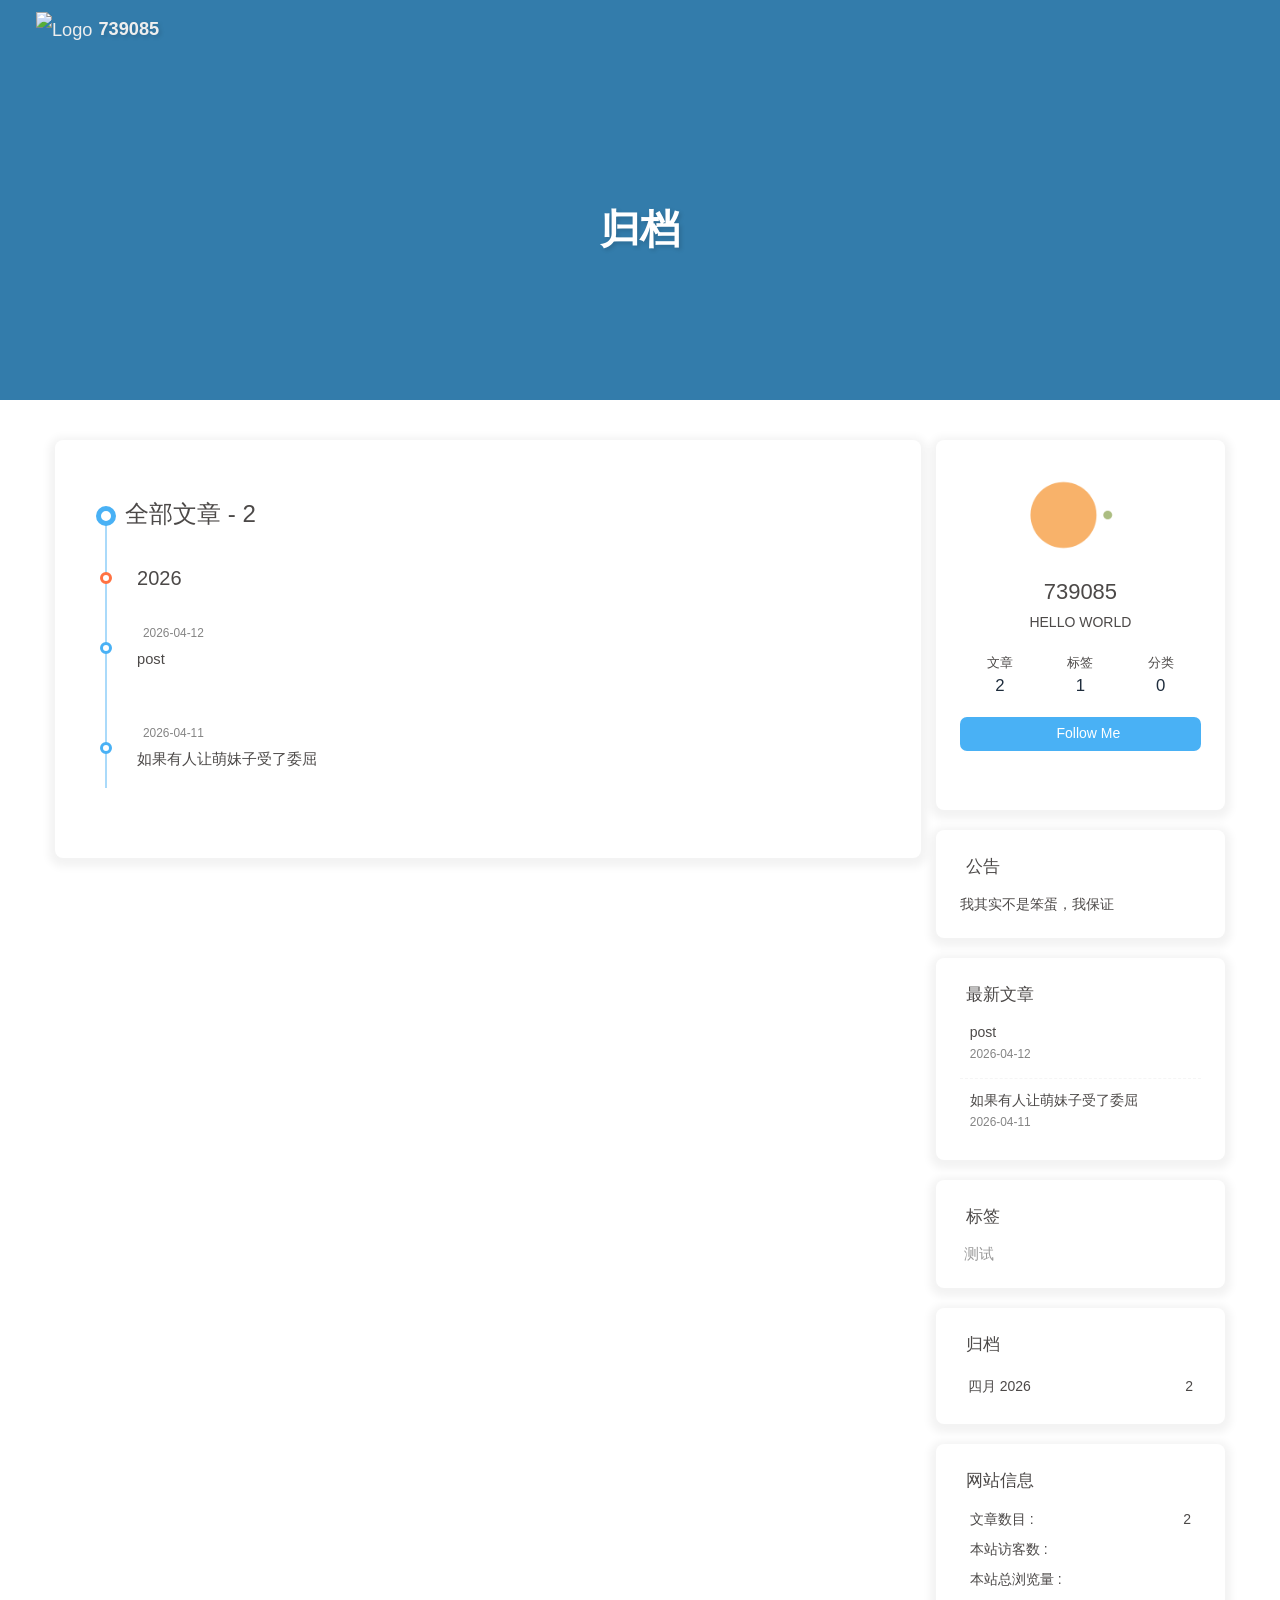
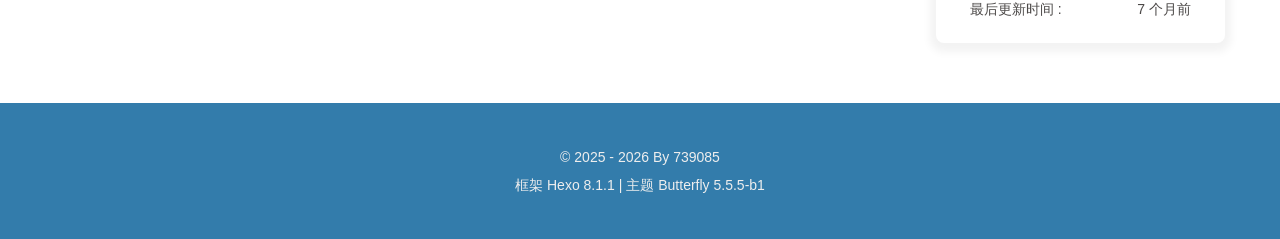
==== archives/index.html @ ed38eb96 "Site updated: 2026-04-12 21:01:54" ====
<!DOCTYPE html><html lang="zh-CN" data-theme="light"><head><meta charset="UTF-8"><meta http-equiv="X-UA-Compatible" content="IE=edge"><meta name="viewport" content="width=device-width, initial-scale=1.0,viewport-fit=cover"><title>归档 | 739085</title><meta name="author" content="739085"><meta name="copyright" content="739085"><meta name="format-detection" content="telephone=no"><meta name="theme-color" content="#ffffff"><meta name="description" content="HELLO WORLD">
<meta property="og:type" content="website">
<meta property="og:title" content="归档">
<meta property="og:url" content="http://example.com/archives/index.html">
<meta property="og:site_name" content="739085">
<meta property="og:description" content="HELLO WORLD">
<meta property="og:locale" content="zh_CN">
<meta property="og:image" content="https://img.cdn1.vip/i/69db8854d2ef4_1775994964.webp">
<meta property="article:author" content="739085">
<meta name="twitter:card" content="summary">
<meta name="twitter:image" content="https://img.cdn1.vip/i/69db8854d2ef4_1775994964.webp"><script type="application/ld+json"></script><link rel="shortcut icon" href="https://img.cdn1.vip/i/69db8854d2ef4_1775994964.webp"><link rel="canonical" href="http://example.com/archives/index.html"><link rel="preconnect" href="//cdn.jsdelivr.net"/><link rel="preconnect" href="//busuanzi.ibruce.info"/><link rel="stylesheet" href="/css/index.css?v=5.5.5-b1"><link rel="stylesheet" href="https://cdn.jsdelivr.net/npm/@fortawesome/fontawesome-free@7.1.0/css/all.min.css"><script>
    (() => {
      
    const saveToLocal = {
      set: (key, value, ttl) => {
        if (!ttl) return
        const expiry = Date.now() + ttl * 86400000
        localStorage.setItem(key, JSON.stringify({ value, expiry }))
      },
      get: key => {
        const itemStr = localStorage.getItem(key)
        if (!itemStr) return undefined
        const { value, expiry } = JSON.parse(itemStr)
        if (Date.now() > expiry) {
          localStorage.removeItem(key)
          return undefined
        }
        return value
      }
    }

    window.btf = {
      saveToLocal,
      getScript: (url, attr = {}) => new Promise((resolve, reject) => {
        const script = document.createElement('script')
        script.src = url
        script.async = true
        Object.entries(attr).forEach(([key, val]) => script.setAttribute(key, val))
        script.onload = script.onreadystatechange = () => {
          if (!script.readyState || /loaded|complete/.test(script.readyState)) resolve()
        }
        script.onerror = reject
        document.head.appendChild(script)
      }),
      getCSS: (url, id) => new Promise((resolve, reject) => {
        const link = document.createElement('link')
        link.rel = 'stylesheet'
        link.href = url
        if (id) link.id = id
        link.onload = link.onreadystatechange = () => {
          if (!link.readyState || /loaded|complete/.test(link.readyState)) resolve()
        }
        link.onerror = reject
        document.head.appendChild(link)
      }),
      addGlobalFn: (key, fn, name = false, parent = window) => {
        if (!false && key.startsWith('pjax')) return
        const globalFn = parent.globalFn || {}
        globalFn[key] = globalFn[key] || {}
        globalFn[key][name || Object.keys(globalFn[key]).length] = fn
        parent.globalFn = globalFn
      }
    }
  
      
      const activateDarkMode = () => {
        document.documentElement.setAttribute('data-theme', 'dark')
        if (document.querySelector('meta[name="theme-color"]') !== null) {
          document.querySelector('meta[name="theme-color"]').setAttribute('content', '#0d0d0d')
        }
      }
      const activateLightMode = () => {
        document.documentElement.setAttribute('data-theme', 'light')
        if (document.querySelector('meta[name="theme-color"]') !== null) {
          document.querySelector('meta[name="theme-color"]').setAttribute('content', '#ffffff')
        }
      }

      btf.activateDarkMode = activateDarkMode
      btf.activateLightMode = activateLightMode

      const theme = saveToLocal.get('theme')
    
          theme === 'dark' ? activateDarkMode() : theme === 'light' ? activateLightMode() : null
        
      
      const asideStatus = saveToLocal.get('aside-status')
      if (asideStatus !== undefined) {
        document.documentElement.classList.toggle('hide-aside', asideStatus === 'hide')
      }
    
      
    const detectApple = () => {
      if (/iPad|iPhone|iPod|Macintosh/.test(navigator.userAgent)) {
        document.documentElement.classList.add('apple')
      }
    }
    detectApple()
  
    })()
  </script><script>const GLOBAL_CONFIG = {
  root: '/',
  algolia: undefined,
  localSearch: undefined,
  translate: undefined,
  highlight: {"plugin":"highlight.js","highlightCopy":true,"highlightLang":true,"highlightHeightLimit":false,"highlightFullpage":false,"highlightMacStyle":true},
  copy: {
    success: '复制成功',
    error: '复制失败',
    noSupport: '浏览器不支持'
  },
  relativeDate: {
    homepage: false,
    post: false
  },
  runtime: '',
  dateSuffix: {
    just: '刚刚',
    min: '分钟前',
    hour: '小时前',
    day: '天前',
    month: '个月前'
  },
  copyright: undefined,
  lightbox: 'null',
  Snackbar: undefined,
  infinitegrid: {
    js: 'https://cdn.jsdelivr.net/npm/@egjs/infinitegrid@4.13.0/dist/infinitegrid.min.js',
    buttonText: '加载更多'
  },
  isPhotoFigcaption: false,
  islazyloadPlugin: false,
  isAnchor: false,
  percent: {
    toc: true,
    rightside: false,
  },
  autoDarkmode: false
}</script><script id="config-diff">var GLOBAL_CONFIG_SITE = {
  title: '归档',
  isHighlightShrink: false,
  isToc: false,
  pageType: 'archive'
}</script><meta name="generator" content="Hexo 8.1.1"></head><body><div class="bg-animation" id="web_bg" style="background-image: url(https://img.cdn1.vip/i/69db87c25db3d_1775994818.webp);"></div><div class="page" id="body-wrap"><header class="not-home-page" id="page-header" style="background-image: url(https://img.cdn1.vip/i/69db87c25db3d_1775994818.webp);"><nav id="nav"><span id="blog-info"><a class="nav-site-title" href="/"><img class="site-icon" src="https://img.cdn1.vip/i/69db8854d2ef4_1775994964.webp" alt="Logo"><span class="site-name">739085</span></a></span><div id="menus"></div></nav><div id="page-site-info"><h1 id="site-title">归档</h1></div></header><main class="layout" id="content-inner"><div id="archive"><div class="article-sort-title">全部文章 - 2</div><div class="article-sort"><div class="article-sort-item year">2026</div><div class="article-sort-item no-article-cover"><div class="article-sort-item-info"><div class="article-sort-item-time"><i class="far fa-calendar-alt"></i><time class="post-meta-date-created" datetime="2026-04-12T13:01:36.000Z" title="发表于 2026-04-12 21:01:36">2026-04-12</time></div><a class="article-sort-item-title" href="/2026/04/12/post/" title="post">post</a></div></div><div class="article-sort-item no-article-cover"><div class="article-sort-item-info"><div class="article-sort-item-time"><i class="far fa-calendar-alt"></i><time class="post-meta-date-created" datetime="2026-04-11T06:35:50.000Z" title="发表于 2026-04-11 14:35:50">2026-04-11</time></div><a class="article-sort-item-title" href="/2026/04/11/%E6%B5%8B%E8%AF%951/" title="如果有人让萌妹子受了委屈">如果有人让萌妹子受了委屈</a></div></div></div></div><div class="aside-content" id="aside-content"><div class="card-widget card-info text-center"><div class="avatar-img"><img src="https://img.cdn1.vip/i/69db8854d2ef4_1775994964.webp" onerror="this.onerror=null;this.src='/img/friend_404.gif'" alt="avatar"/></div><div class="author-info-name">739085</div><div class="author-info-description">HELLO WORLD</div><div class="site-data"><a href="/archives/"><div class="headline">文章</div><div class="length-num">2</div></a><a href="/tags/"><div class="headline">标签</div><div class="length-num">1</div></a><a href="/categories/"><div class="headline">分类</div><div class="length-num">0</div></a></div><a id="card-info-btn" target="_blank" rel="noopener" href="https://github.com/3023755761-art"><i class="fab fa-github"></i><span>Follow Me</span></a><div class="card-info-social-icons"><a class="social-icon" href="https://x.com/739085syy" target="_blank" title="Twitter"><i class="fab fa-twitter" style="color: #1da1f2;"></i></a><a class="social-icon" href="mailto:3023755761@qq.com" target="_blank" title="Email"><i class="fas fa-envelope" style="color: #4a7dbe;"></i></a><a class="social-icon" href="https://space.bilibili.com/411506079" target="_blank" title="Bilibili"><i class="fab fa-bilibili" style="color: #00A1D6;"></i></a></div></div><div class="card-widget card-announcement"><div class="item-headline"><i class="fas fa-bullhorn fa-shake"></i><span>公告</span></div><div class="announcement_content">我其实不是笨蛋，我保证</div></div><div class="sticky_layout"><div class="card-widget card-recent-post"><div class="item-headline"><i class="fas fa-history"></i><span>最新文章</span></div><div class="aside-list"><div class="aside-list-item no-cover"><div class="content"><a class="title" href="/2026/04/12/post/" title="post">post</a><time datetime="2026-04-12T13:01:36.000Z" title="发表于 2026-04-12 21:01:36">2026-04-12</time></div></div><div class="aside-list-item no-cover"><div class="content"><a class="title" href="/2026/04/11/%E6%B5%8B%E8%AF%951/" title="如果有人让萌妹子受了委屈">如果有人让萌妹子受了委屈</a><time datetime="2026-04-11T06:35:50.000Z" title="发表于 2026-04-11 14:35:50">2026-04-11</time></div></div></div></div><div class="card-widget card-tags"><div class="item-headline"><i class="fas fa-tags"></i><span>标签</span></div><div class="card-tag-cloud"><a href="/tags/%E6%B5%8B%E8%AF%95/" style="font-size: 1.1em; color: #999">测试</a></div></div><div class="card-widget card-archives">
    <div class="item-headline">
      <i class="fas fa-archive"></i>
      <span>归档</span>
      
    </div>
  
    <ul class="card-archive-list">
      
        <li class="card-archive-list-item">
          <a class="card-archive-list-link" href="/archives/2026/04/">
            <span class="card-archive-list-date">
              四月 2026
            </span>
            <span class="card-archive-list-count">2</span>
          </a>
        </li>
      
    </ul>
  </div><div class="card-widget card-webinfo"><div class="item-headline"><i class="fas fa-chart-line"></i><span>网站信息</span></div><div class="webinfo"><div class="webinfo-item"><div class="item-name">文章数目 :</div><div class="item-count">2</div></div><div class="webinfo-item"><div class="item-name">本站访客数 :</div><div class="item-count" id="busuanzi_value_site_uv"><i class="fa-solid fa-spinner fa-spin"></i></div></div><div class="webinfo-item"><div class="item-name">本站总浏览量 :</div><div class="item-count" id="busuanzi_value_site_pv"><i class="fa-solid fa-spinner fa-spin"></i></div></div><div class="webinfo-item"><div class="item-name">最后更新时间 :</div><div class="item-count" id="last-push-date" data-lastPushDate="2026-04-12T13:01:51.062Z"><i class="fa-solid fa-spinner fa-spin"></i></div></div></div></div></div></div></main><footer id="footer" style="background-image: url(https://img.cdn1.vip/i/69db87c25db3d_1775994818.webp);"><div class="footer-other"><div class="footer-copyright"><span class="copyright">&copy;&nbsp;2025 - 2026 By 739085</span><span class="framework-info"><span>框架 </span><a target="_blank" rel="noopener" href="https://hexo.io">Hexo 8.1.1</a><span class="footer-separator">|</span><span>主题 </span><a target="_blank" rel="noopener" href="https://github.com/jerryc127/hexo-theme-butterfly">Butterfly 5.5.5-b1</a></span></div></div></footer></div><div id="rightside"><div id="rightside-config-hide"><button id="darkmode" type="button" title="日间和夜间模式切换"><i class="fas fa-adjust"></i></button><button id="hide-aside-btn" type="button" title="单栏和双栏切换"><i class="fas fa-arrows-alt-h"></i></button></div><div id="rightside-config-show"><button id="rightside-config" type="button" title="设置"><i class="fas fa-cog fa-spin"></i></button><button id="go-up" type="button" title="回到顶部"><span class="scroll-percent"></span><i class="fas fa-arrow-up"></i></button></div></div><div><script src="/js/utils.js?v=5.5.5-b1"></script><script src="/js/main.js?v=5.5.5-b1"></script><div class="js-pjax"></div><script async data-pjax src="//busuanzi.ibruce.info/busuanzi/2.3/busuanzi.pure.mini.js"></script></div></body></html>
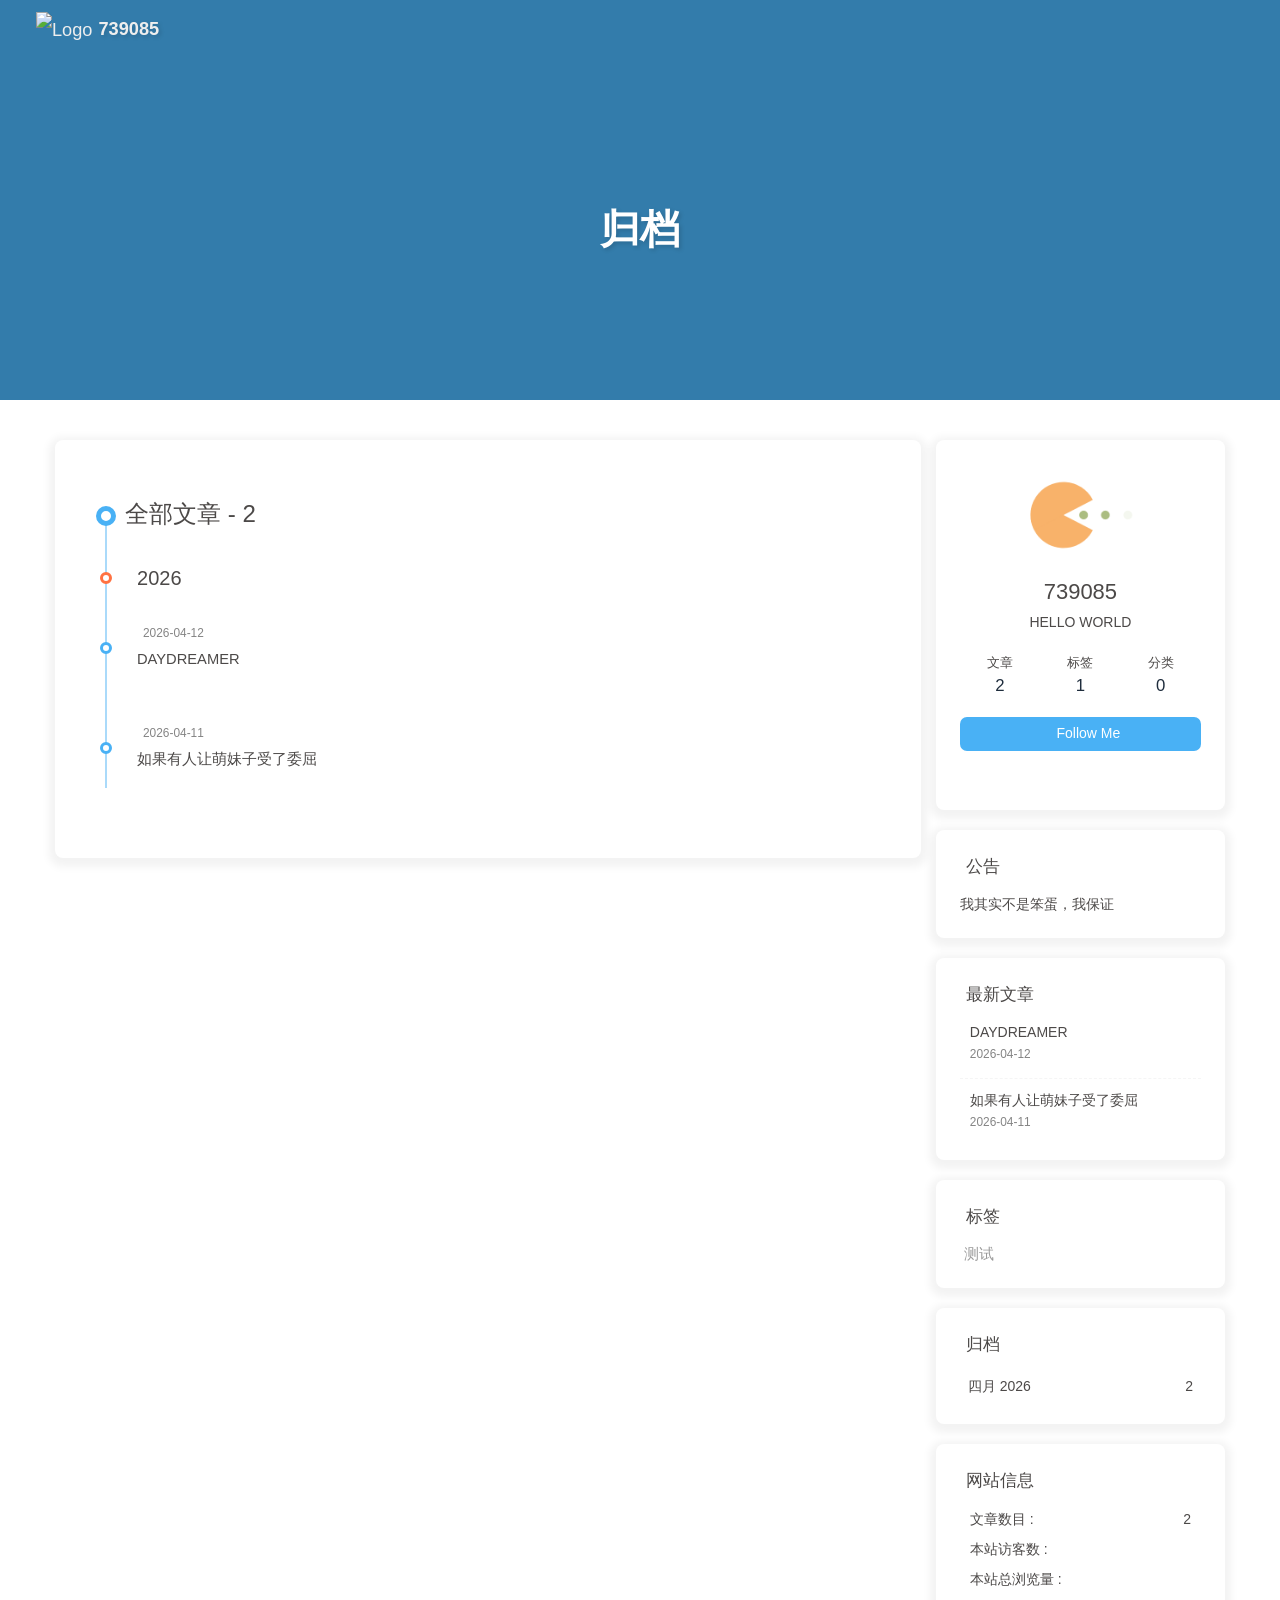
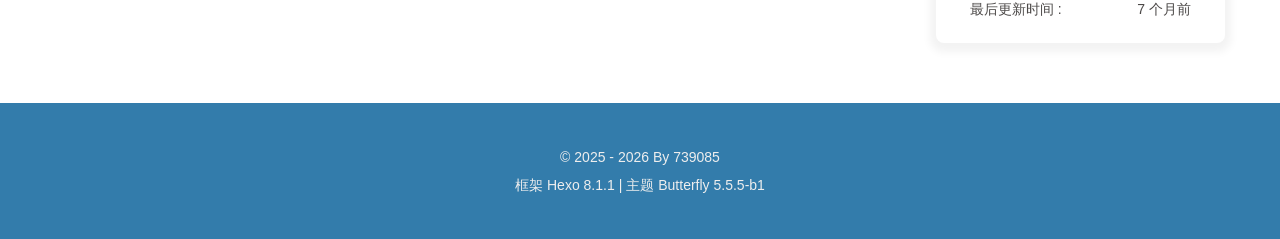
==== commit 010d663d: "Site updated: 2026-04-12 21:08:46" ====
--- a/archives/index.html
+++ b/archives/index.html
@@ -141,7 +141,7 @@
   isHighlightShrink: false,
   isToc: false,
   pageType: 'archive'
-}</script><meta name="generator" content="Hexo 8.1.1"></head><body><div class="bg-animation" id="web_bg" style="background-image: url(https://img.cdn1.vip/i/69db87c25db3d_1775994818.webp);"></div><div class="page" id="body-wrap"><header class="not-home-page" id="page-header" style="background-image: url(https://img.cdn1.vip/i/69db87c25db3d_1775994818.webp);"><nav id="nav"><span id="blog-info"><a class="nav-site-title" href="/"><img class="site-icon" src="https://img.cdn1.vip/i/69db8854d2ef4_1775994964.webp" alt="Logo"><span class="site-name">739085</span></a></span><div id="menus"></div></nav><div id="page-site-info"><h1 id="site-title">归档</h1></div></header><main class="layout" id="content-inner"><div id="archive"><div class="article-sort-title">全部文章 - 2</div><div class="article-sort"><div class="article-sort-item year">2026</div><div class="article-sort-item no-article-cover"><div class="article-sort-item-info"><div class="article-sort-item-time"><i class="far fa-calendar-alt"></i><time class="post-meta-date-created" datetime="2026-04-12T13:01:36.000Z" title="发表于 2026-04-12 21:01:36">2026-04-12</time></div><a class="article-sort-item-title" href="/2026/04/12/post/" title="post">post</a></div></div><div class="article-sort-item no-article-cover"><div class="article-sort-item-info"><div class="article-sort-item-time"><i class="far fa-calendar-alt"></i><time class="post-meta-date-created" datetime="2026-04-11T06:35:50.000Z" title="发表于 2026-04-11 14:35:50">2026-04-11</time></div><a class="article-sort-item-title" href="/2026/04/11/%E6%B5%8B%E8%AF%951/" title="如果有人让萌妹子受了委屈">如果有人让萌妹子受了委屈</a></div></div></div></div><div class="aside-content" id="aside-content"><div class="card-widget card-info text-center"><div class="avatar-img"><img src="https://img.cdn1.vip/i/69db8854d2ef4_1775994964.webp" onerror="this.onerror=null;this.src='/img/friend_404.gif'" alt="avatar"/></div><div class="author-info-name">739085</div><div class="author-info-description">HELLO WORLD</div><div class="site-data"><a href="/archives/"><div class="headline">文章</div><div class="length-num">2</div></a><a href="/tags/"><div class="headline">标签</div><div class="length-num">1</div></a><a href="/categories/"><div class="headline">分类</div><div class="length-num">0</div></a></div><a id="card-info-btn" target="_blank" rel="noopener" href="https://github.com/3023755761-art"><i class="fab fa-github"></i><span>Follow Me</span></a><div class="card-info-social-icons"><a class="social-icon" href="https://x.com/739085syy" target="_blank" title="Twitter"><i class="fab fa-twitter" style="color: #1da1f2;"></i></a><a class="social-icon" href="mailto:3023755761@qq.com" target="_blank" title="Email"><i class="fas fa-envelope" style="color: #4a7dbe;"></i></a><a class="social-icon" href="https://space.bilibili.com/411506079" target="_blank" title="Bilibili"><i class="fab fa-bilibili" style="color: #00A1D6;"></i></a></div></div><div class="card-widget card-announcement"><div class="item-headline"><i class="fas fa-bullhorn fa-shake"></i><span>公告</span></div><div class="announcement_content">我其实不是笨蛋，我保证</div></div><div class="sticky_layout"><div class="card-widget card-recent-post"><div class="item-headline"><i class="fas fa-history"></i><span>最新文章</span></div><div class="aside-list"><div class="aside-list-item no-cover"><div class="content"><a class="title" href="/2026/04/12/post/" title="post">post</a><time datetime="2026-04-12T13:01:36.000Z" title="发表于 2026-04-12 21:01:36">2026-04-12</time></div></div><div class="aside-list-item no-cover"><div class="content"><a class="title" href="/2026/04/11/%E6%B5%8B%E8%AF%951/" title="如果有人让萌妹子受了委屈">如果有人让萌妹子受了委屈</a><time datetime="2026-04-11T06:35:50.000Z" title="发表于 2026-04-11 14:35:50">2026-04-11</time></div></div></div></div><div class="card-widget card-tags"><div class="item-headline"><i class="fas fa-tags"></i><span>标签</span></div><div class="card-tag-cloud"><a href="/tags/%E6%B5%8B%E8%AF%95/" style="font-size: 1.1em; color: #999">测试</a></div></div><div class="card-widget card-archives">
+}</script><meta name="generator" content="Hexo 8.1.1"></head><body><div class="bg-animation" id="web_bg" style="background-image: url(https://img.cdn1.vip/i/69db87c25db3d_1775994818.webp);"></div><div class="page" id="body-wrap"><header class="not-home-page" id="page-header" style="background-image: url(https://img.cdn1.vip/i/69db87c25db3d_1775994818.webp);"><nav id="nav"><span id="blog-info"><a class="nav-site-title" href="/"><img class="site-icon" src="https://img.cdn1.vip/i/69db8854d2ef4_1775994964.webp" alt="Logo"><span class="site-name">739085</span></a></span><div id="menus"></div></nav><div id="page-site-info"><h1 id="site-title">归档</h1></div></header><main class="layout" id="content-inner"><div id="archive"><div class="article-sort-title">全部文章 - 2</div><div class="article-sort"><div class="article-sort-item year">2026</div><div class="article-sort-item no-article-cover"><div class="article-sort-item-info"><div class="article-sort-item-time"><i class="far fa-calendar-alt"></i><time class="post-meta-date-created" datetime="2026-04-12T13:01:36.000Z" title="发表于 2026-04-12 21:01:36">2026-04-12</time></div><a class="article-sort-item-title" href="/2026/04/12/%E6%B5%8B%E8%AF%952/" title="DAYDREAMER">DAYDREAMER</a></div></div><div class="article-sort-item no-article-cover"><div class="article-sort-item-info"><div class="article-sort-item-time"><i class="far fa-calendar-alt"></i><time class="post-meta-date-created" datetime="2026-04-11T06:35:50.000Z" title="发表于 2026-04-11 14:35:50">2026-04-11</time></div><a class="article-sort-item-title" href="/2026/04/11/%E6%B5%8B%E8%AF%951/" title="如果有人让萌妹子受了委屈">如果有人让萌妹子受了委屈</a></div></div></div></div><div class="aside-content" id="aside-content"><div class="card-widget card-info text-center"><div class="avatar-img"><img src="https://img.cdn1.vip/i/69db8854d2ef4_1775994964.webp" onerror="this.onerror=null;this.src='/img/friend_404.gif'" alt="avatar"/></div><div class="author-info-name">739085</div><div class="author-info-description">HELLO WORLD</div><div class="site-data"><a href="/archives/"><div class="headline">文章</div><div class="length-num">2</div></a><a href="/tags/"><div class="headline">标签</div><div class="length-num">1</div></a><a href="/categories/"><div class="headline">分类</div><div class="length-num">0</div></a></div><a id="card-info-btn" target="_blank" rel="noopener" href="https://github.com/3023755761-art"><i class="fab fa-github"></i><span>Follow Me</span></a><div class="card-info-social-icons"><a class="social-icon" href="https://x.com/739085syy" target="_blank" title="Twitter"><i class="fab fa-twitter" style="color: #1da1f2;"></i></a><a class="social-icon" href="mailto:3023755761@qq.com" target="_blank" title="Email"><i class="fas fa-envelope" style="color: #4a7dbe;"></i></a><a class="social-icon" href="https://space.bilibili.com/411506079" target="_blank" title="Bilibili"><i class="fab fa-bilibili" style="color: #00A1D6;"></i></a><a class="social-icon" href="https://weibo.com/u/7460593080" target="_blank" title="微博"><i class="fab fa-weibo" style="color: #e6162d;"></i></a></div></div><div class="card-widget card-announcement"><div class="item-headline"><i class="fas fa-bullhorn fa-shake"></i><span>公告</span></div><div class="announcement_content">我其实不是笨蛋，我保证</div></div><div class="sticky_layout"><div class="card-widget card-recent-post"><div class="item-headline"><i class="fas fa-history"></i><span>最新文章</span></div><div class="aside-list"><div class="aside-list-item no-cover"><div class="content"><a class="title" href="/2026/04/12/%E6%B5%8B%E8%AF%952/" title="DAYDREAMER">DAYDREAMER</a><time datetime="2026-04-12T13:01:36.000Z" title="发表于 2026-04-12 21:01:36">2026-04-12</time></div></div><div class="aside-list-item no-cover"><div class="content"><a class="title" href="/2026/04/11/%E6%B5%8B%E8%AF%951/" title="如果有人让萌妹子受了委屈">如果有人让萌妹子受了委屈</a><time datetime="2026-04-11T06:35:50.000Z" title="发表于 2026-04-11 14:35:50">2026-04-11</time></div></div></div></div><div class="card-widget card-tags"><div class="item-headline"><i class="fas fa-tags"></i><span>标签</span></div><div class="card-tag-cloud"><a href="/tags/%E6%B5%8B%E8%AF%95/" style="font-size: 1.1em; color: #999">测试</a></div></div><div class="card-widget card-archives">
     <div class="item-headline">
       <i class="fas fa-archive"></i>
       <span>归档</span>
@@ -160,4 +160,4 @@
         </li>
       
     </ul>
-  </div><div class="card-widget card-webinfo"><div class="item-headline"><i class="fas fa-chart-line"></i><span>网站信息</span></div><div class="webinfo"><div class="webinfo-item"><div class="item-name">文章数目 :</div><div class="item-count">2</div></div><div class="webinfo-item"><div class="item-name">本站访客数 :</div><div class="item-count" id="busuanzi_value_site_uv"><i class="fa-solid fa-spinner fa-spin"></i></div></div><div class="webinfo-item"><div class="item-name">本站总浏览量 :</div><div class="item-count" id="busuanzi_value_site_pv"><i class="fa-solid fa-spinner fa-spin"></i></div></div><div class="webinfo-item"><div class="item-name">最后更新时间 :</div><div class="item-count" id="last-push-date" data-lastPushDate="2026-04-12T13:01:51.062Z"><i class="fa-solid fa-spinner fa-spin"></i></div></div></div></div></div></div></main><footer id="footer" style="background-image: url(https://img.cdn1.vip/i/69db87c25db3d_1775994818.webp);"><div class="footer-other"><div class="footer-copyright"><span class="copyright">&copy;&nbsp;2025 - 2026 By 739085</span><span class="framework-info"><span>框架 </span><a target="_blank" rel="noopener" href="https://hexo.io">Hexo 8.1.1</a><span class="footer-separator">|</span><span>主题 </span><a target="_blank" rel="noopener" href="https://github.com/jerryc127/hexo-theme-butterfly">Butterfly 5.5.5-b1</a></span></div></div></footer></div><div id="rightside"><div id="rightside-config-hide"><button id="darkmode" type="button" title="日间和夜间模式切换"><i class="fas fa-adjust"></i></button><button id="hide-aside-btn" type="button" title="单栏和双栏切换"><i class="fas fa-arrows-alt-h"></i></button></div><div id="rightside-config-show"><button id="rightside-config" type="button" title="设置"><i class="fas fa-cog fa-spin"></i></button><button id="go-up" type="button" title="回到顶部"><span class="scroll-percent"></span><i class="fas fa-arrow-up"></i></button></div></div><div><script src="/js/utils.js?v=5.5.5-b1"></script><script src="/js/main.js?v=5.5.5-b1"></script><div class="js-pjax"></div><script async data-pjax src="//busuanzi.ibruce.info/busuanzi/2.3/busuanzi.pure.mini.js"></script></div></body></html>+  </div><div class="card-widget card-webinfo"><div class="item-headline"><i class="fas fa-chart-line"></i><span>网站信息</span></div><div class="webinfo"><div class="webinfo-item"><div class="item-name">文章数目 :</div><div class="item-count">2</div></div><div class="webinfo-item"><div class="item-name">本站访客数 :</div><div class="item-count" id="busuanzi_value_site_uv"><i class="fa-solid fa-spinner fa-spin"></i></div></div><div class="webinfo-item"><div class="item-name">本站总浏览量 :</div><div class="item-count" id="busuanzi_value_site_pv"><i class="fa-solid fa-spinner fa-spin"></i></div></div><div class="webinfo-item"><div class="item-name">最后更新时间 :</div><div class="item-count" id="last-push-date" data-lastPushDate="2026-04-12T13:08:42.608Z"><i class="fa-solid fa-spinner fa-spin"></i></div></div></div></div></div></div></main><footer id="footer" style="background-image: url(https://img.cdn1.vip/i/69db87c25db3d_1775994818.webp);"><div class="footer-other"><div class="footer-copyright"><span class="copyright">&copy;&nbsp;2025 - 2026 By 739085</span><span class="framework-info"><span>框架 </span><a target="_blank" rel="noopener" href="https://hexo.io">Hexo 8.1.1</a><span class="footer-separator">|</span><span>主题 </span><a target="_blank" rel="noopener" href="https://github.com/jerryc127/hexo-theme-butterfly">Butterfly 5.5.5-b1</a></span></div></div></footer></div><div id="rightside"><div id="rightside-config-hide"><button id="darkmode" type="button" title="日间和夜间模式切换"><i class="fas fa-adjust"></i></button><button id="hide-aside-btn" type="button" title="单栏和双栏切换"><i class="fas fa-arrows-alt-h"></i></button></div><div id="rightside-config-show"><button id="rightside-config" type="button" title="设置"><i class="fas fa-cog fa-spin"></i></button><button id="go-up" type="button" title="回到顶部"><span class="scroll-percent"></span><i class="fas fa-arrow-up"></i></button></div></div><div><script src="/js/utils.js?v=5.5.5-b1"></script><script src="/js/main.js?v=5.5.5-b1"></script><div class="js-pjax"></div><script async data-pjax src="//busuanzi.ibruce.info/busuanzi/2.3/busuanzi.pure.mini.js"></script></div></body></html>
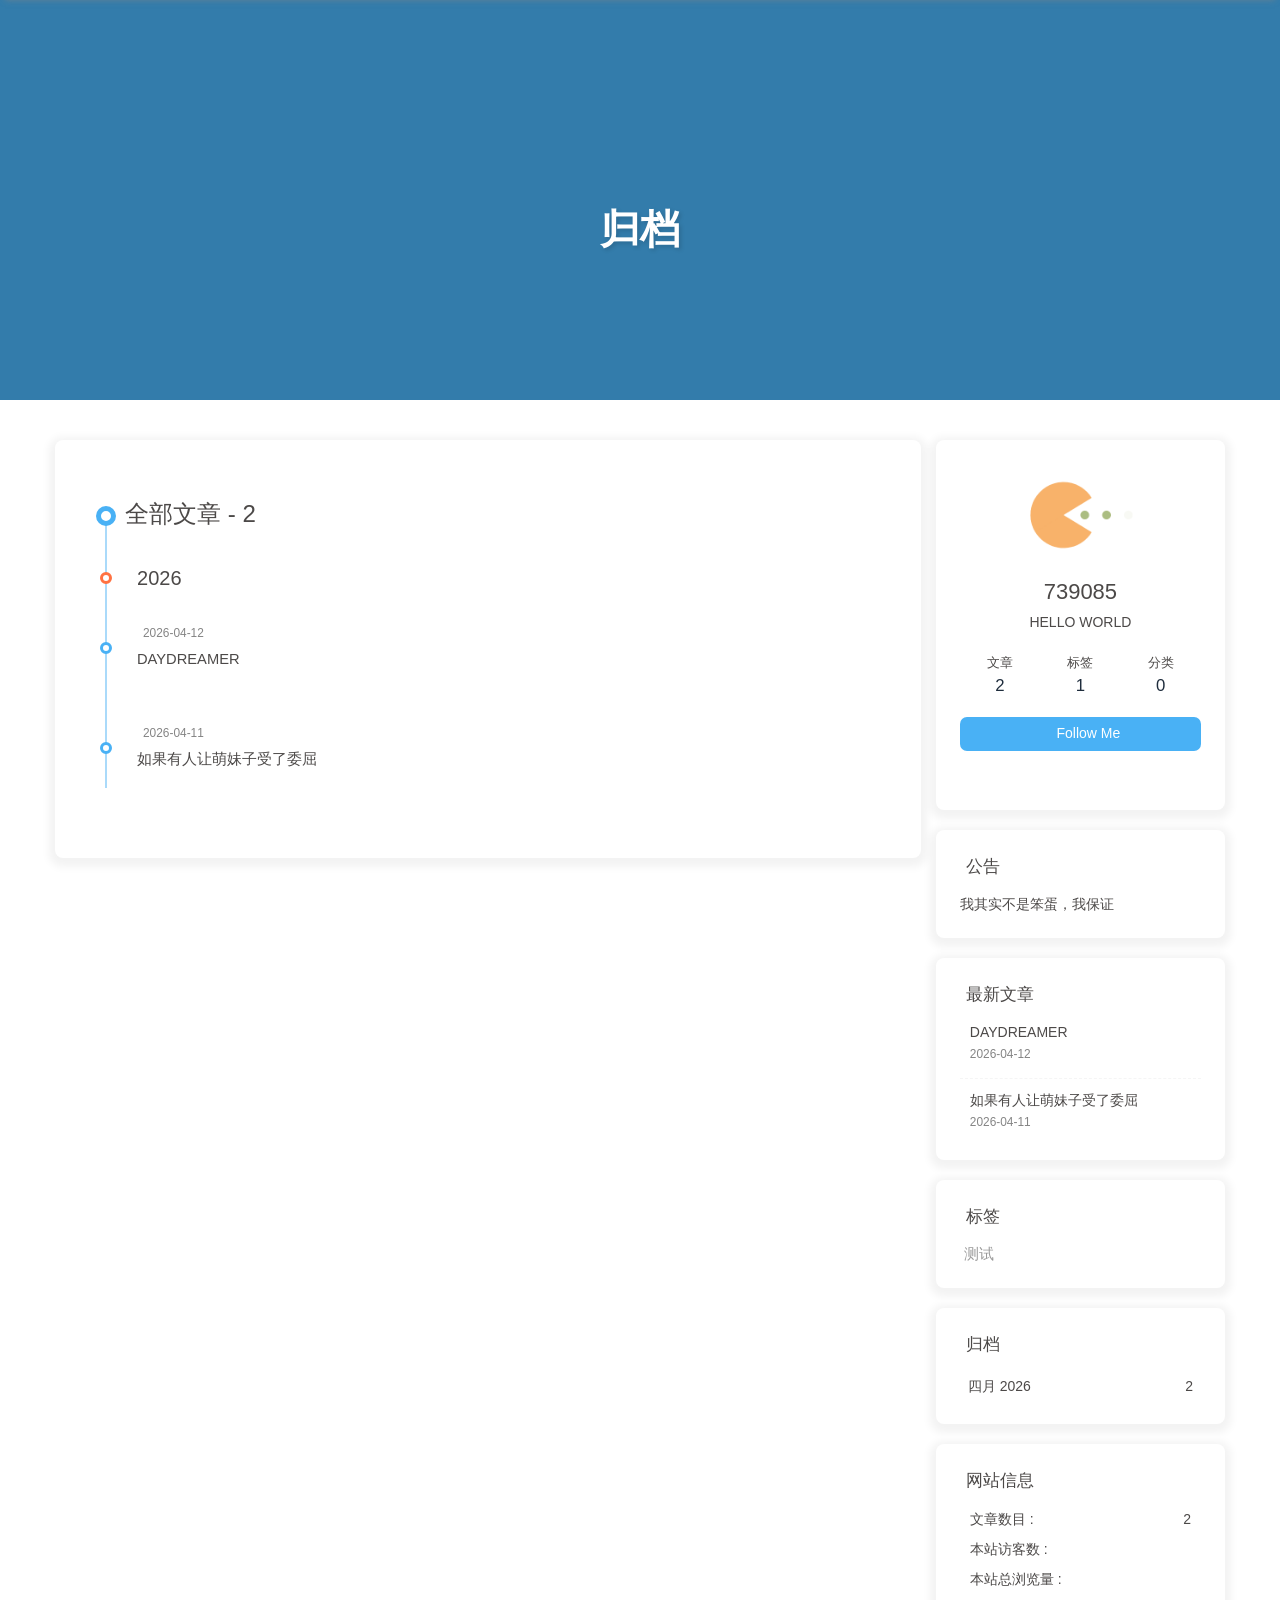
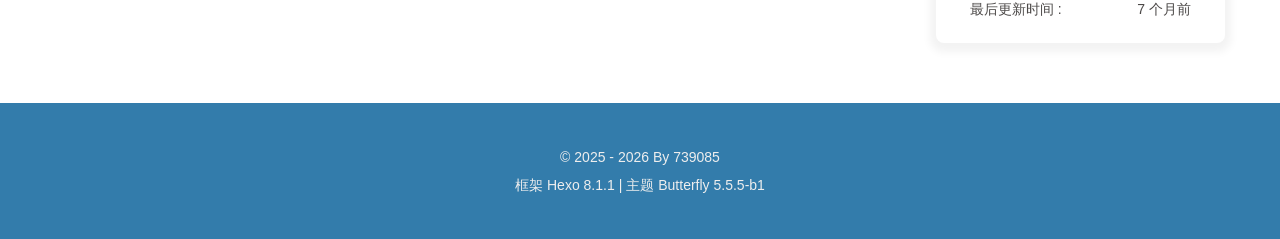
==== commit c509ea62: "Site updated: 2026-04-12 22:44:34" ====
--- a/archives/index.html
+++ b/archives/index.html
@@ -160,4 +160,4 @@
         </li>
       
     </ul>
-  </div><div class="card-widget card-webinfo"><div class="item-headline"><i class="fas fa-chart-line"></i><span>网站信息</span></div><div class="webinfo"><div class="webinfo-item"><div class="item-name">文章数目 :</div><div class="item-count">2</div></div><div class="webinfo-item"><div class="item-name">本站访客数 :</div><div class="item-count" id="busuanzi_value_site_uv"><i class="fa-solid fa-spinner fa-spin"></i></div></div><div class="webinfo-item"><div class="item-name">本站总浏览量 :</div><div class="item-count" id="busuanzi_value_site_pv"><i class="fa-solid fa-spinner fa-spin"></i></div></div><div class="webinfo-item"><div class="item-name">最后更新时间 :</div><div class="item-count" id="last-push-date" data-lastPushDate="2026-04-12T13:08:42.608Z"><i class="fa-solid fa-spinner fa-spin"></i></div></div></div></div></div></div></main><footer id="footer" style="background-image: url(https://img.cdn1.vip/i/69db87c25db3d_1775994818.webp);"><div class="footer-other"><div class="footer-copyright"><span class="copyright">&copy;&nbsp;2025 - 2026 By 739085</span><span class="framework-info"><span>框架 </span><a target="_blank" rel="noopener" href="https://hexo.io">Hexo 8.1.1</a><span class="footer-separator">|</span><span>主题 </span><a target="_blank" rel="noopener" href="https://github.com/jerryc127/hexo-theme-butterfly">Butterfly 5.5.5-b1</a></span></div></div></footer></div><div id="rightside"><div id="rightside-config-hide"><button id="darkmode" type="button" title="日间和夜间模式切换"><i class="fas fa-adjust"></i></button><button id="hide-aside-btn" type="button" title="单栏和双栏切换"><i class="fas fa-arrows-alt-h"></i></button></div><div id="rightside-config-show"><button id="rightside-config" type="button" title="设置"><i class="fas fa-cog fa-spin"></i></button><button id="go-up" type="button" title="回到顶部"><span class="scroll-percent"></span><i class="fas fa-arrow-up"></i></button></div></div><div><script src="/js/utils.js?v=5.5.5-b1"></script><script src="/js/main.js?v=5.5.5-b1"></script><div class="js-pjax"></div><script async data-pjax src="//busuanzi.ibruce.info/busuanzi/2.3/busuanzi.pure.mini.js"></script></div></body></html>+  </div><div class="card-widget card-webinfo"><div class="item-headline"><i class="fas fa-chart-line"></i><span>网站信息</span></div><div class="webinfo"><div class="webinfo-item"><div class="item-name">文章数目 :</div><div class="item-count">2</div></div><div class="webinfo-item"><div class="item-name">本站访客数 :</div><div class="item-count" id="busuanzi_value_site_uv"><i class="fa-solid fa-spinner fa-spin"></i></div></div><div class="webinfo-item"><div class="item-name">本站总浏览量 :</div><div class="item-count" id="busuanzi_value_site_pv"><i class="fa-solid fa-spinner fa-spin"></i></div></div><div class="webinfo-item"><div class="item-name">最后更新时间 :</div><div class="item-count" id="last-push-date" data-lastPushDate="2026-04-12T14:44:33.172Z"><i class="fa-solid fa-spinner fa-spin"></i></div></div></div></div></div></div></main><footer id="footer" style="background-image: url(https://img.cdn1.vip/i/69db87c25db3d_1775994818.webp);"><div class="footer-other"><div class="footer-copyright"><span class="copyright">&copy;&nbsp;2025 - 2026 By 739085</span><span class="framework-info"><span>框架 </span><a target="_blank" rel="noopener" href="https://hexo.io">Hexo 8.1.1</a><span class="footer-separator">|</span><span>主题 </span><a target="_blank" rel="noopener" href="https://github.com/jerryc127/hexo-theme-butterfly">Butterfly 5.5.5-b1</a></span></div></div></footer></div><div id="rightside"><div id="rightside-config-hide"><button id="darkmode" type="button" title="日间和夜间模式切换"><i class="fas fa-adjust"></i></button><button id="hide-aside-btn" type="button" title="单栏和双栏切换"><i class="fas fa-arrows-alt-h"></i></button></div><div id="rightside-config-show"><button id="rightside-config" type="button" title="设置"><i class="fas fa-cog fa-spin"></i></button><button id="go-up" type="button" title="回到顶部"><span class="scroll-percent"></span><i class="fas fa-arrow-up"></i></button></div></div><div><script src="/js/utils.js?v=5.5.5-b1"></script><script src="/js/main.js?v=5.5.5-b1"></script><div class="js-pjax"></div><script async data-pjax src="//busuanzi.ibruce.info/busuanzi/2.3/busuanzi.pure.mini.js"></script></div></body></html>
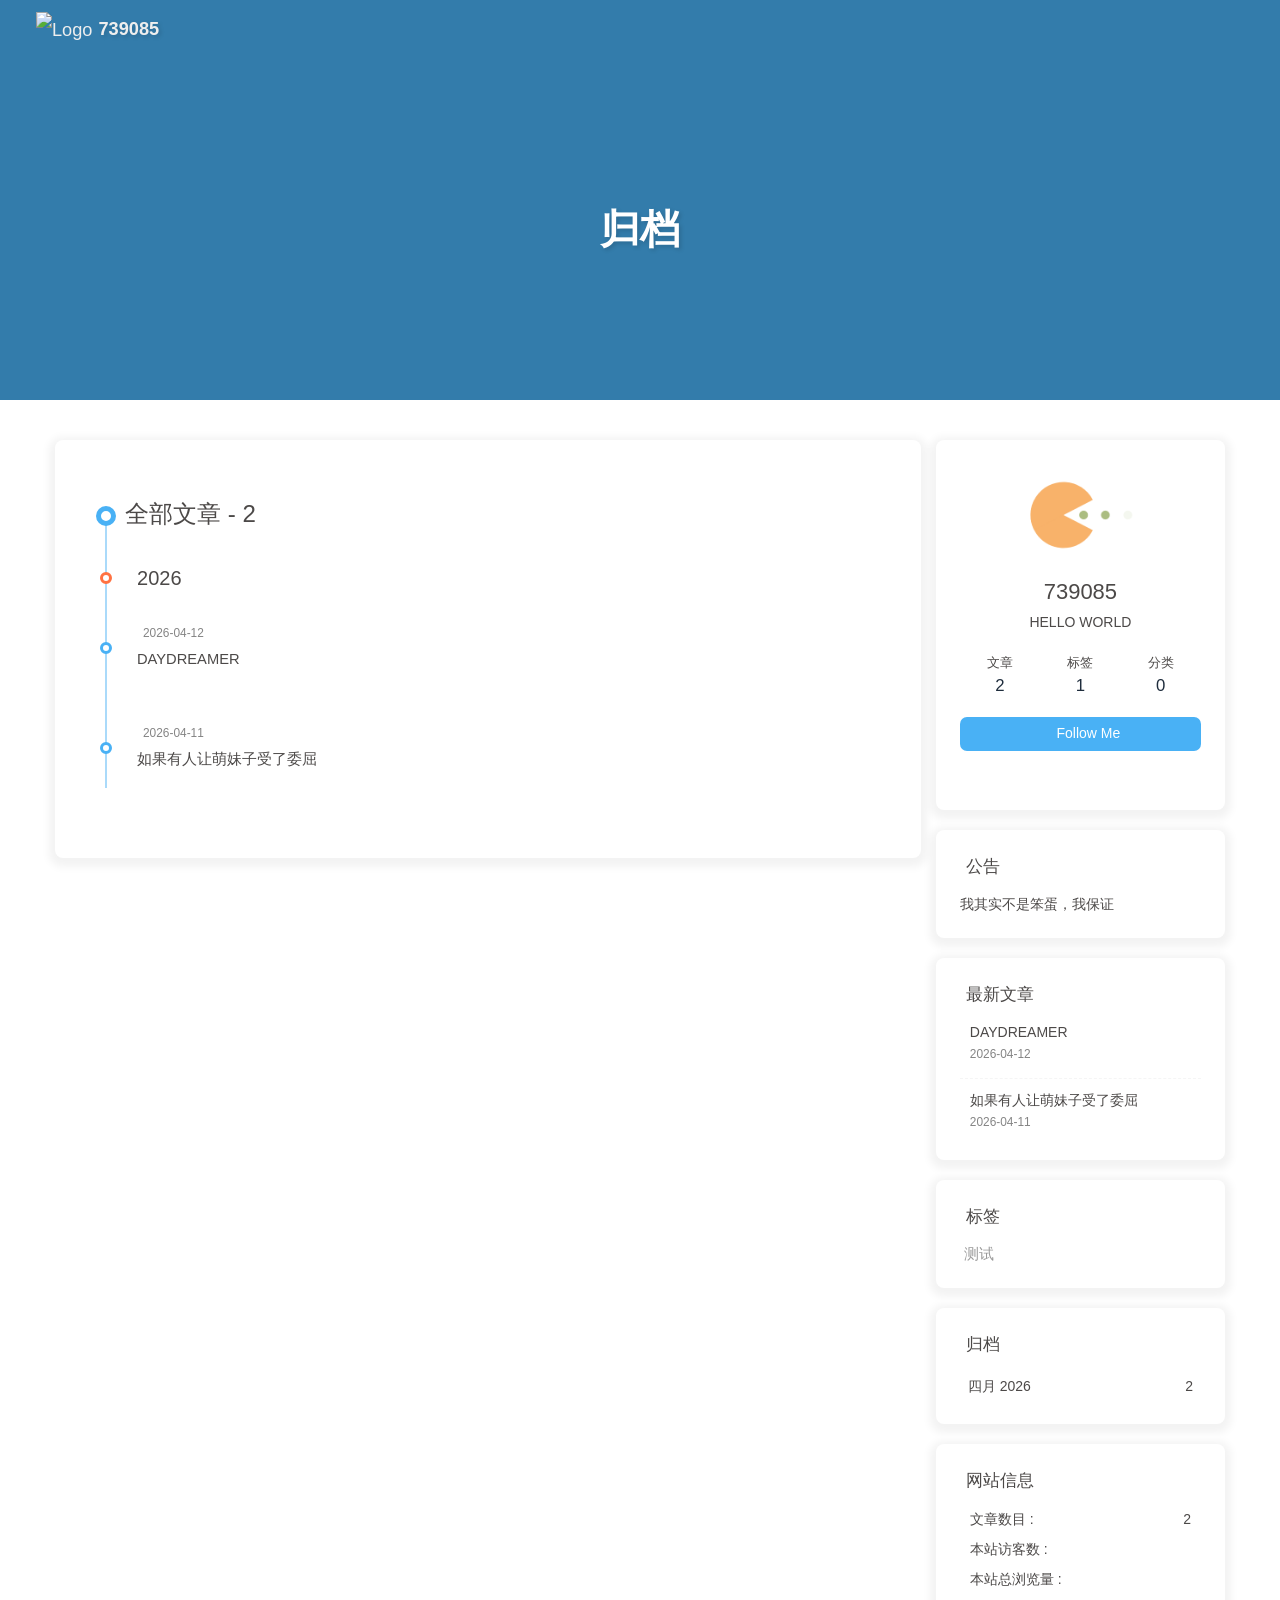
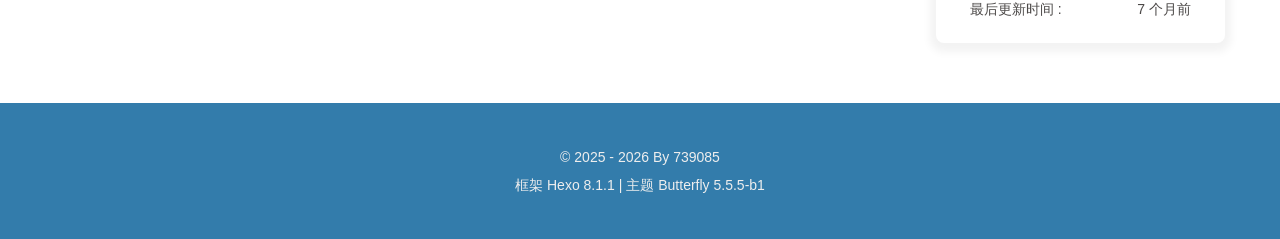
==== commit 9ad115a8: "Site updated: 2026-04-12 23:00:09" ====
--- a/archives/index.html
+++ b/archives/index.html
@@ -160,4 +160,4 @@
         </li>
       
     </ul>
-  </div><div class="card-widget card-webinfo"><div class="item-headline"><i class="fas fa-chart-line"></i><span>网站信息</span></div><div class="webinfo"><div class="webinfo-item"><div class="item-name">文章数目 :</div><div class="item-count">2</div></div><div class="webinfo-item"><div class="item-name">本站访客数 :</div><div class="item-count" id="busuanzi_value_site_uv"><i class="fa-solid fa-spinner fa-spin"></i></div></div><div class="webinfo-item"><div class="item-name">本站总浏览量 :</div><div class="item-count" id="busuanzi_value_site_pv"><i class="fa-solid fa-spinner fa-spin"></i></div></div><div class="webinfo-item"><div class="item-name">最后更新时间 :</div><div class="item-count" id="last-push-date" data-lastPushDate="2026-04-12T14:44:33.172Z"><i class="fa-solid fa-spinner fa-spin"></i></div></div></div></div></div></div></main><footer id="footer" style="background-image: url(https://img.cdn1.vip/i/69db87c25db3d_1775994818.webp);"><div class="footer-other"><div class="footer-copyright"><span class="copyright">&copy;&nbsp;2025 - 2026 By 739085</span><span class="framework-info"><span>框架 </span><a target="_blank" rel="noopener" href="https://hexo.io">Hexo 8.1.1</a><span class="footer-separator">|</span><span>主题 </span><a target="_blank" rel="noopener" href="https://github.com/jerryc127/hexo-theme-butterfly">Butterfly 5.5.5-b1</a></span></div></div></footer></div><div id="rightside"><div id="rightside-config-hide"><button id="darkmode" type="button" title="日间和夜间模式切换"><i class="fas fa-adjust"></i></button><button id="hide-aside-btn" type="button" title="单栏和双栏切换"><i class="fas fa-arrows-alt-h"></i></button></div><div id="rightside-config-show"><button id="rightside-config" type="button" title="设置"><i class="fas fa-cog fa-spin"></i></button><button id="go-up" type="button" title="回到顶部"><span class="scroll-percent"></span><i class="fas fa-arrow-up"></i></button></div></div><div><script src="/js/utils.js?v=5.5.5-b1"></script><script src="/js/main.js?v=5.5.5-b1"></script><div class="js-pjax"></div><script async data-pjax src="//busuanzi.ibruce.info/busuanzi/2.3/busuanzi.pure.mini.js"></script></div></body></html>+  </div><div class="card-widget card-webinfo"><div class="item-headline"><i class="fas fa-chart-line"></i><span>网站信息</span></div><div class="webinfo"><div class="webinfo-item"><div class="item-name">文章数目 :</div><div class="item-count">2</div></div><div class="webinfo-item"><div class="item-name">本站访客数 :</div><div class="item-count" id="busuanzi_value_site_uv"><i class="fa-solid fa-spinner fa-spin"></i></div></div><div class="webinfo-item"><div class="item-name">本站总浏览量 :</div><div class="item-count" id="busuanzi_value_site_pv"><i class="fa-solid fa-spinner fa-spin"></i></div></div><div class="webinfo-item"><div class="item-name">最后更新时间 :</div><div class="item-count" id="last-push-date" data-lastPushDate="2026-04-12T15:00:07.995Z"><i class="fa-solid fa-spinner fa-spin"></i></div></div></div></div></div></div></main><footer id="footer" style="background-image: url(https://img.cdn1.vip/i/69db87c25db3d_1775994818.webp);"><div class="footer-other"><div class="footer-copyright"><span class="copyright">&copy;&nbsp;2025 - 2026 By 739085</span><span class="framework-info"><span>框架 </span><a target="_blank" rel="noopener" href="https://hexo.io">Hexo 8.1.1</a><span class="footer-separator">|</span><span>主题 </span><a target="_blank" rel="noopener" href="https://github.com/jerryc127/hexo-theme-butterfly">Butterfly 5.5.5-b1</a></span></div></div></footer></div><div id="rightside"><div id="rightside-config-hide"><button id="darkmode" type="button" title="日间和夜间模式切换"><i class="fas fa-adjust"></i></button><button id="hide-aside-btn" type="button" title="单栏和双栏切换"><i class="fas fa-arrows-alt-h"></i></button></div><div id="rightside-config-show"><button id="rightside-config" type="button" title="设置"><i class="fas fa-cog fa-spin"></i></button><button id="go-up" type="button" title="回到顶部"><span class="scroll-percent"></span><i class="fas fa-arrow-up"></i></button></div></div><div><script src="/js/utils.js?v=5.5.5-b1"></script><script src="/js/main.js?v=5.5.5-b1"></script><div class="js-pjax"></div><script async data-pjax src="//busuanzi.ibruce.info/busuanzi/2.3/busuanzi.pure.mini.js"></script></div></body></html>
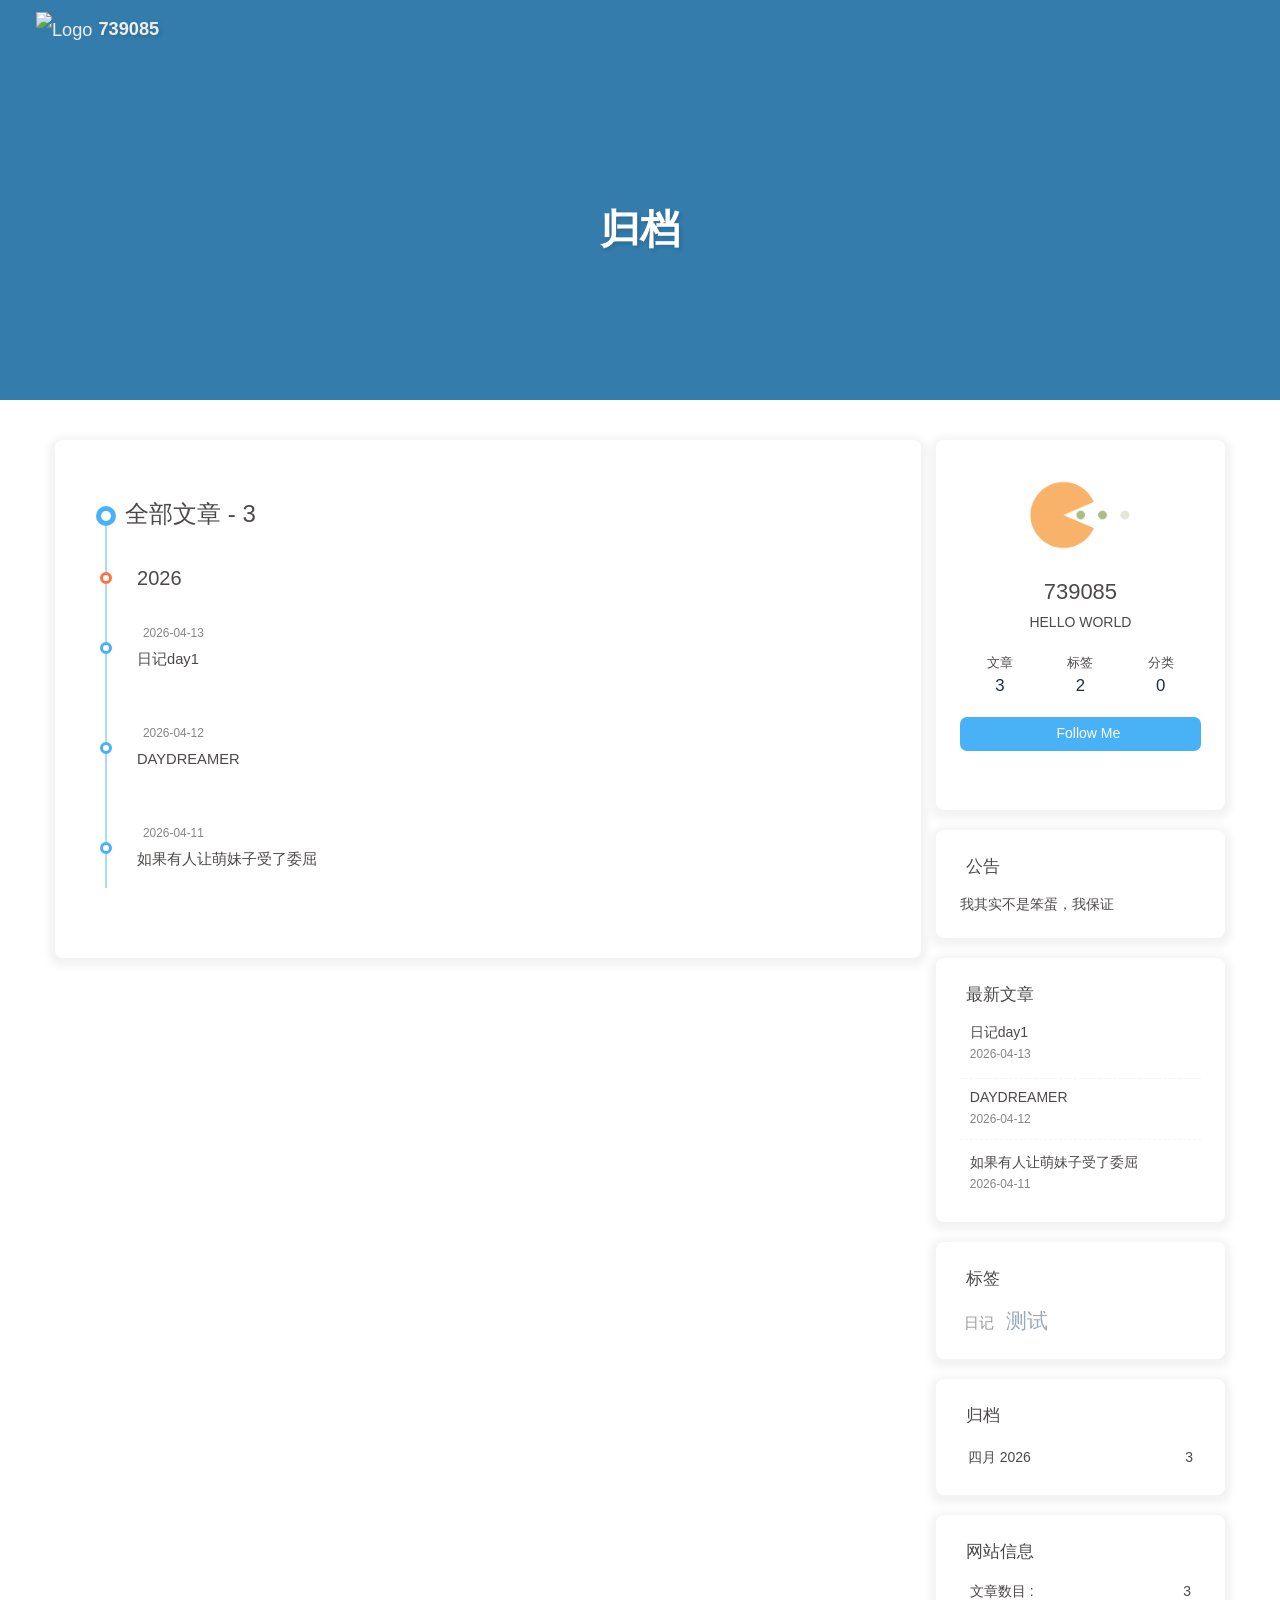
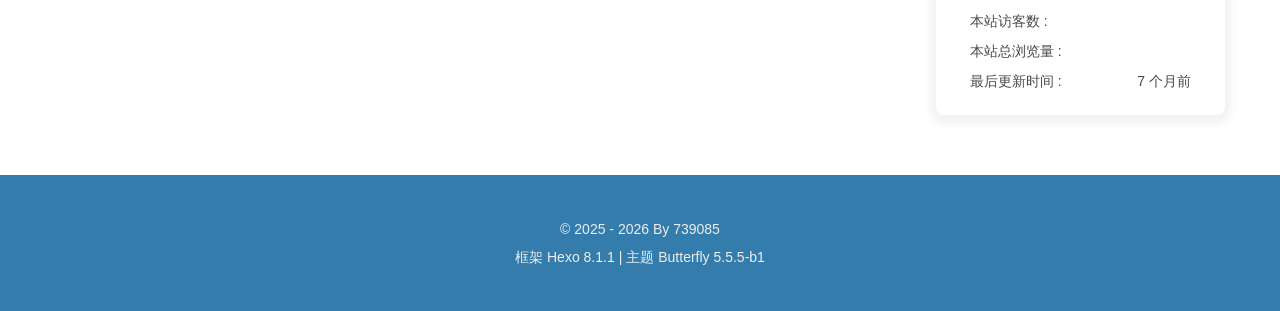
==== commit 420a8a02: "Site updated: 2026-04-14 17:35:10" ====
--- a/archives/index.html
+++ b/archives/index.html
@@ -141,7 +141,7 @@
   isHighlightShrink: false,
   isToc: false,
   pageType: 'archive'
-}</script><meta name="generator" content="Hexo 8.1.1"></head><body><div class="bg-animation" id="web_bg" style="background-image: url(https://img.cdn1.vip/i/69db87c25db3d_1775994818.webp);"></div><div class="page" id="body-wrap"><header class="not-home-page" id="page-header" style="background-image: url(https://img.cdn1.vip/i/69db87c25db3d_1775994818.webp);"><nav id="nav"><span id="blog-info"><a class="nav-site-title" href="/"><img class="site-icon" src="https://img.cdn1.vip/i/69db8854d2ef4_1775994964.webp" alt="Logo"><span class="site-name">739085</span></a></span><div id="menus"></div></nav><div id="page-site-info"><h1 id="site-title">归档</h1></div></header><main class="layout" id="content-inner"><div id="archive"><div class="article-sort-title">全部文章 - 2</div><div class="article-sort"><div class="article-sort-item year">2026</div><div class="article-sort-item no-article-cover"><div class="article-sort-item-info"><div class="article-sort-item-time"><i class="far fa-calendar-alt"></i><time class="post-meta-date-created" datetime="2026-04-12T13:01:36.000Z" title="发表于 2026-04-12 21:01:36">2026-04-12</time></div><a class="article-sort-item-title" href="/2026/04/12/%E6%B5%8B%E8%AF%952/" title="DAYDREAMER">DAYDREAMER</a></div></div><div class="article-sort-item no-article-cover"><div class="article-sort-item-info"><div class="article-sort-item-time"><i class="far fa-calendar-alt"></i><time class="post-meta-date-created" datetime="2026-04-11T06:35:50.000Z" title="发表于 2026-04-11 14:35:50">2026-04-11</time></div><a class="article-sort-item-title" href="/2026/04/11/%E6%B5%8B%E8%AF%951/" title="如果有人让萌妹子受了委屈">如果有人让萌妹子受了委屈</a></div></div></div></div><div class="aside-content" id="aside-content"><div class="card-widget card-info text-center"><div class="avatar-img"><img src="https://img.cdn1.vip/i/69db8854d2ef4_1775994964.webp" onerror="this.onerror=null;this.src='/img/friend_404.gif'" alt="avatar"/></div><div class="author-info-name">739085</div><div class="author-info-description">HELLO WORLD</div><div class="site-data"><a href="/archives/"><div class="headline">文章</div><div class="length-num">2</div></a><a href="/tags/"><div class="headline">标签</div><div class="length-num">1</div></a><a href="/categories/"><div class="headline">分类</div><div class="length-num">0</div></a></div><a id="card-info-btn" target="_blank" rel="noopener" href="https://github.com/3023755761-art"><i class="fab fa-github"></i><span>Follow Me</span></a><div class="card-info-social-icons"><a class="social-icon" href="https://x.com/739085syy" target="_blank" title="Twitter"><i class="fab fa-twitter" style="color: #1da1f2;"></i></a><a class="social-icon" href="mailto:3023755761@qq.com" target="_blank" title="Email"><i class="fas fa-envelope" style="color: #4a7dbe;"></i></a><a class="social-icon" href="https://space.bilibili.com/411506079" target="_blank" title="Bilibili"><i class="fab fa-bilibili" style="color: #00A1D6;"></i></a><a class="social-icon" href="https://weibo.com/u/7460593080" target="_blank" title="微博"><i class="fab fa-weibo" style="color: #e6162d;"></i></a></div></div><div class="card-widget card-announcement"><div class="item-headline"><i class="fas fa-bullhorn fa-shake"></i><span>公告</span></div><div class="announcement_content">我其实不是笨蛋，我保证</div></div><div class="sticky_layout"><div class="card-widget card-recent-post"><div class="item-headline"><i class="fas fa-history"></i><span>最新文章</span></div><div class="aside-list"><div class="aside-list-item no-cover"><div class="content"><a class="title" href="/2026/04/12/%E6%B5%8B%E8%AF%952/" title="DAYDREAMER">DAYDREAMER</a><time datetime="2026-04-12T13:01:36.000Z" title="发表于 2026-04-12 21:01:36">2026-04-12</time></div></div><div class="aside-list-item no-cover"><div class="content"><a class="title" href="/2026/04/11/%E6%B5%8B%E8%AF%951/" title="如果有人让萌妹子受了委屈">如果有人让萌妹子受了委屈</a><time datetime="2026-04-11T06:35:50.000Z" title="发表于 2026-04-11 14:35:50">2026-04-11</time></div></div></div></div><div class="card-widget card-tags"><div class="item-headline"><i class="fas fa-tags"></i><span>标签</span></div><div class="card-tag-cloud"><a href="/tags/%E6%B5%8B%E8%AF%95/" style="font-size: 1.1em; color: #999">测试</a></div></div><div class="card-widget card-archives">
+}</script><meta name="generator" content="Hexo 8.1.1"></head><body><div class="bg-animation" id="web_bg" style="background-image: url(https://img.cdn1.vip/i/69db87c25db3d_1775994818.webp);"></div><div class="page" id="body-wrap"><header class="not-home-page" id="page-header" style="background-image: url(https://img.cdn1.vip/i/69db87c25db3d_1775994818.webp);"><nav id="nav"><span id="blog-info"><a class="nav-site-title" href="/"><img class="site-icon" src="https://img.cdn1.vip/i/69db8854d2ef4_1775994964.webp" alt="Logo"><span class="site-name">739085</span></a></span><div id="menus"></div></nav><div id="page-site-info"><h1 id="site-title">归档</h1></div></header><main class="layout" id="content-inner"><div id="archive"><div class="article-sort-title">全部文章 - 3</div><div class="article-sort"><div class="article-sort-item year">2026</div><div class="article-sort-item no-article-cover"><div class="article-sort-item-info"><div class="article-sort-item-time"><i class="far fa-calendar-alt"></i><time class="post-meta-date-created" datetime="2026-04-13T13:39:32.000Z" title="发表于 2026-04-13 21:39:32">2026-04-13</time></div><a class="article-sort-item-title" href="/2026/04/13/%E6%97%A5%E8%AE%B0day1/" title="日记day1">日记day1</a></div></div><div class="article-sort-item no-article-cover"><div class="article-sort-item-info"><div class="article-sort-item-time"><i class="far fa-calendar-alt"></i><time class="post-meta-date-created" datetime="2026-04-12T13:01:36.000Z" title="发表于 2026-04-12 21:01:36">2026-04-12</time></div><a class="article-sort-item-title" href="/2026/04/12/%E6%B5%8B%E8%AF%952/" title="DAYDREAMER">DAYDREAMER</a></div></div><div class="article-sort-item no-article-cover"><div class="article-sort-item-info"><div class="article-sort-item-time"><i class="far fa-calendar-alt"></i><time class="post-meta-date-created" datetime="2026-04-11T06:35:50.000Z" title="发表于 2026-04-11 14:35:50">2026-04-11</time></div><a class="article-sort-item-title" href="/2026/04/11/%E6%B5%8B%E8%AF%951/" title="如果有人让萌妹子受了委屈">如果有人让萌妹子受了委屈</a></div></div></div></div><div class="aside-content" id="aside-content"><div class="card-widget card-info text-center"><div class="avatar-img"><img src="https://img.cdn1.vip/i/69db8854d2ef4_1775994964.webp" onerror="this.onerror=null;this.src='/img/friend_404.gif'" alt="avatar"/></div><div class="author-info-name">739085</div><div class="author-info-description">HELLO WORLD</div><div class="site-data"><a href="/archives/"><div class="headline">文章</div><div class="length-num">3</div></a><a href="/tags/"><div class="headline">标签</div><div class="length-num">2</div></a><a href="/categories/"><div class="headline">分类</div><div class="length-num">0</div></a></div><a id="card-info-btn" target="_blank" rel="noopener" href="https://github.com/3023755761-art"><i class="fab fa-github"></i><span>Follow Me</span></a><div class="card-info-social-icons"><a class="social-icon" href="https://x.com/739085syy" target="_blank" title="Twitter"><i class="fab fa-twitter" style="color: #1da1f2;"></i></a><a class="social-icon" href="mailto:3023755761@qq.com" target="_blank" title="Email"><i class="fas fa-envelope" style="color: #4a7dbe;"></i></a><a class="social-icon" href="https://space.bilibili.com/411506079" target="_blank" title="Bilibili"><i class="fab fa-bilibili" style="color: #00A1D6;"></i></a><a class="social-icon" href="https://weibo.com/u/7460593080" target="_blank" title="微博"><i class="fab fa-weibo" style="color: #e6162d;"></i></a></div></div><div class="card-widget card-announcement"><div class="item-headline"><i class="fas fa-bullhorn fa-shake"></i><span>公告</span></div><div class="announcement_content">我其实不是笨蛋，我保证</div></div><div class="sticky_layout"><div class="card-widget card-recent-post"><div class="item-headline"><i class="fas fa-history"></i><span>最新文章</span></div><div class="aside-list"><div class="aside-list-item no-cover"><div class="content"><a class="title" href="/2026/04/13/%E6%97%A5%E8%AE%B0day1/" title="日记day1">日记day1</a><time datetime="2026-04-13T13:39:32.000Z" title="发表于 2026-04-13 21:39:32">2026-04-13</time></div></div><div class="aside-list-item no-cover"><div class="content"><a class="title" href="/2026/04/12/%E6%B5%8B%E8%AF%952/" title="DAYDREAMER">DAYDREAMER</a><time datetime="2026-04-12T13:01:36.000Z" title="发表于 2026-04-12 21:01:36">2026-04-12</time></div></div><div class="aside-list-item no-cover"><div class="content"><a class="title" href="/2026/04/11/%E6%B5%8B%E8%AF%951/" title="如果有人让萌妹子受了委屈">如果有人让萌妹子受了委屈</a><time datetime="2026-04-11T06:35:50.000Z" title="发表于 2026-04-11 14:35:50">2026-04-11</time></div></div></div></div><div class="card-widget card-tags"><div class="item-headline"><i class="fas fa-tags"></i><span>标签</span></div><div class="card-tag-cloud"><a href="/tags/%E6%97%A5%E8%AE%B0/" style="font-size: 1.1em; color: #999">日记</a> <a href="/tags/%E6%B5%8B%E8%AF%95/" style="font-size: 1.5em; color: #99a9bf">测试</a></div></div><div class="card-widget card-archives">
     <div class="item-headline">
       <i class="fas fa-archive"></i>
       <span>归档</span>
@@ -155,9 +155,9 @@
             <span class="card-archive-list-date">
               四月 2026
             </span>
-            <span class="card-archive-list-count">2</span>
+            <span class="card-archive-list-count">3</span>
           </a>
         </li>
       
     </ul>
-  </div><div class="card-widget card-webinfo"><div class="item-headline"><i class="fas fa-chart-line"></i><span>网站信息</span></div><div class="webinfo"><div class="webinfo-item"><div class="item-name">文章数目 :</div><div class="item-count">2</div></div><div class="webinfo-item"><div class="item-name">本站访客数 :</div><div class="item-count" id="busuanzi_value_site_uv"><i class="fa-solid fa-spinner fa-spin"></i></div></div><div class="webinfo-item"><div class="item-name">本站总浏览量 :</div><div class="item-count" id="busuanzi_value_site_pv"><i class="fa-solid fa-spinner fa-spin"></i></div></div><div class="webinfo-item"><div class="item-name">最后更新时间 :</div><div class="item-count" id="last-push-date" data-lastPushDate="2026-04-12T15:00:07.995Z"><i class="fa-solid fa-spinner fa-spin"></i></div></div></div></div></div></div></main><footer id="footer" style="background-image: url(https://img.cdn1.vip/i/69db87c25db3d_1775994818.webp);"><div class="footer-other"><div class="footer-copyright"><span class="copyright">&copy;&nbsp;2025 - 2026 By 739085</span><span class="framework-info"><span>框架 </span><a target="_blank" rel="noopener" href="https://hexo.io">Hexo 8.1.1</a><span class="footer-separator">|</span><span>主题 </span><a target="_blank" rel="noopener" href="https://github.com/jerryc127/hexo-theme-butterfly">Butterfly 5.5.5-b1</a></span></div></div></footer></div><div id="rightside"><div id="rightside-config-hide"><button id="darkmode" type="button" title="日间和夜间模式切换"><i class="fas fa-adjust"></i></button><button id="hide-aside-btn" type="button" title="单栏和双栏切换"><i class="fas fa-arrows-alt-h"></i></button></div><div id="rightside-config-show"><button id="rightside-config" type="button" title="设置"><i class="fas fa-cog fa-spin"></i></button><button id="go-up" type="button" title="回到顶部"><span class="scroll-percent"></span><i class="fas fa-arrow-up"></i></button></div></div><div><script src="/js/utils.js?v=5.5.5-b1"></script><script src="/js/main.js?v=5.5.5-b1"></script><div class="js-pjax"></div><script async data-pjax src="//busuanzi.ibruce.info/busuanzi/2.3/busuanzi.pure.mini.js"></script></div></body></html>+  </div><div class="card-widget card-webinfo"><div class="item-headline"><i class="fas fa-chart-line"></i><span>网站信息</span></div><div class="webinfo"><div class="webinfo-item"><div class="item-name">文章数目 :</div><div class="item-count">3</div></div><div class="webinfo-item"><div class="item-name">本站访客数 :</div><div class="item-count" id="busuanzi_value_site_uv"><i class="fa-solid fa-spinner fa-spin"></i></div></div><div class="webinfo-item"><div class="item-name">本站总浏览量 :</div><div class="item-count" id="busuanzi_value_site_pv"><i class="fa-solid fa-spinner fa-spin"></i></div></div><div class="webinfo-item"><div class="item-name">最后更新时间 :</div><div class="item-count" id="last-push-date" data-lastPushDate="2026-04-14T09:35:07.910Z"><i class="fa-solid fa-spinner fa-spin"></i></div></div></div></div></div></div></main><footer id="footer" style="background-image: url(https://img.cdn1.vip/i/69db87c25db3d_1775994818.webp);"><div class="footer-other"><div class="footer-copyright"><span class="copyright">&copy;&nbsp;2025 - 2026 By 739085</span><span class="framework-info"><span>框架 </span><a target="_blank" rel="noopener" href="https://hexo.io">Hexo 8.1.1</a><span class="footer-separator">|</span><span>主题 </span><a target="_blank" rel="noopener" href="https://github.com/jerryc127/hexo-theme-butterfly">Butterfly 5.5.5-b1</a></span></div></div></footer></div><div id="rightside"><div id="rightside-config-hide"><button id="darkmode" type="button" title="日间和夜间模式切换"><i class="fas fa-adjust"></i></button><button id="hide-aside-btn" type="button" title="单栏和双栏切换"><i class="fas fa-arrows-alt-h"></i></button></div><div id="rightside-config-show"><button id="rightside-config" type="button" title="设置"><i class="fas fa-cog fa-spin"></i></button><button id="go-up" type="button" title="回到顶部"><span class="scroll-percent"></span><i class="fas fa-arrow-up"></i></button></div></div><div><script src="/js/utils.js?v=5.5.5-b1"></script><script src="/js/main.js?v=5.5.5-b1"></script><div class="js-pjax"></div><script async data-pjax src="//busuanzi.ibruce.info/busuanzi/2.3/busuanzi.pure.mini.js"></script></div></body></html>
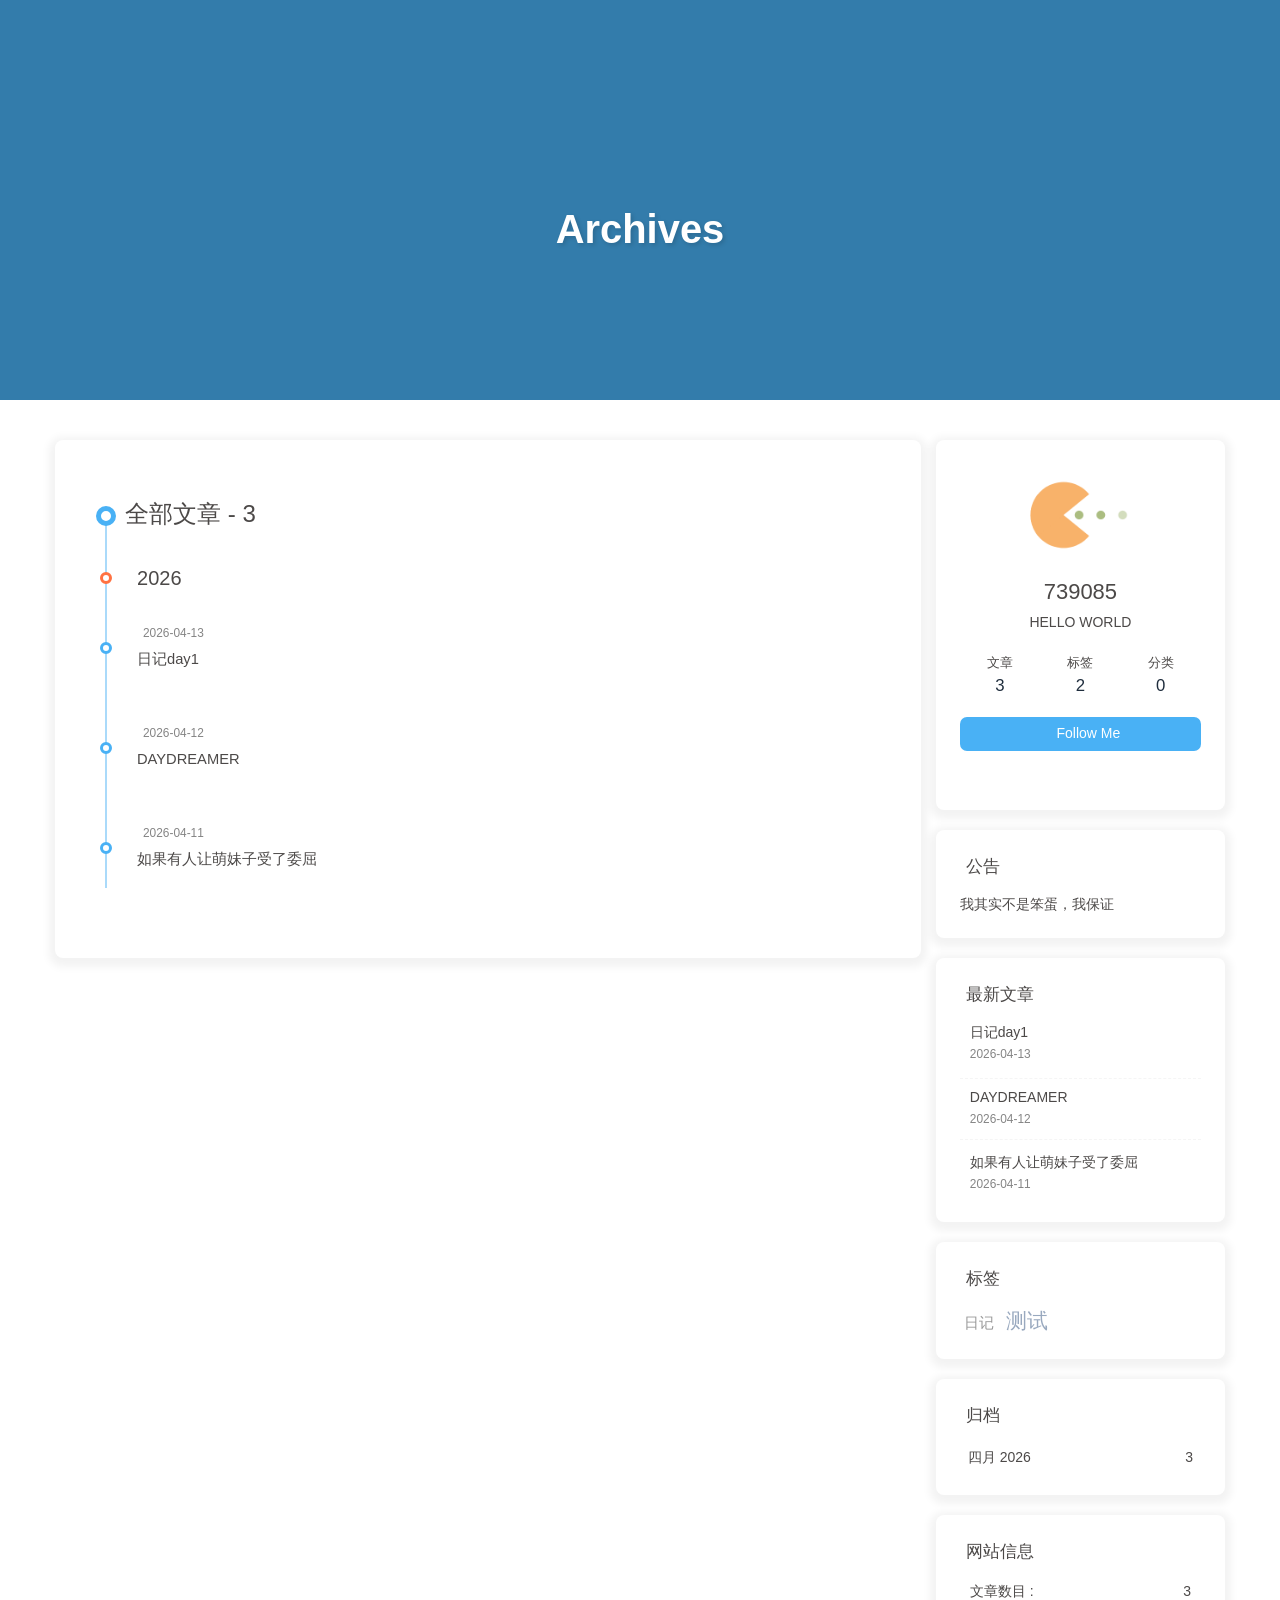
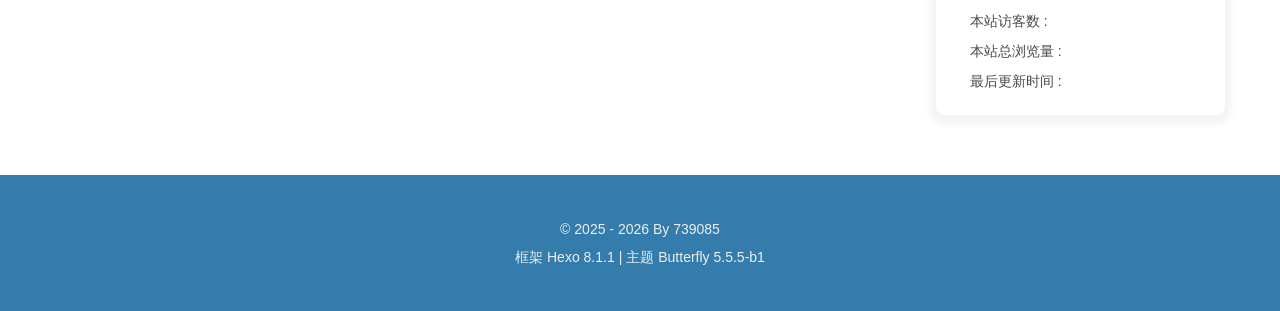
==== commit 2b97daca: "Site updated: 2026-04-18 20:08:50" ====
--- a/archives/index.html
+++ b/archives/index.html
@@ -1,14 +1,14 @@
-<!DOCTYPE html><html lang="zh-CN" data-theme="light"><head><meta charset="UTF-8"><meta http-equiv="X-UA-Compatible" content="IE=edge"><meta name="viewport" content="width=device-width, initial-scale=1.0,viewport-fit=cover"><title>归档 | 739085</title><meta name="author" content="739085"><meta name="copyright" content="739085"><meta name="format-detection" content="telephone=no"><meta name="theme-color" content="#ffffff"><meta name="description" content="HELLO WORLD">
+<!DOCTYPE html><html lang="zh-CN" data-theme="light"><head><meta charset="UTF-8"><meta http-equiv="X-UA-Compatible" content="IE=edge"><meta name="viewport" content="width=device-width, initial-scale=1.0,viewport-fit=cover"><title>Archives | 739085</title><meta name="author" content="739085"><meta name="copyright" content="739085"><meta name="format-detection" content="telephone=no"><meta name="theme-color" content="#ffffff"><meta name="description" content="HELLO WORLD">
 <meta property="og:type" content="website">
-<meta property="og:title" content="归档">
-<meta property="og:url" content="http://example.com/archives/index.html">
+<meta property="og:title" content="Archives">
+<meta property="og:url" content="https://3023755761-art.github.io/archives/index.html">
 <meta property="og:site_name" content="739085">
 <meta property="og:description" content="HELLO WORLD">
 <meta property="og:locale" content="zh_CN">
 <meta property="og:image" content="https://img.cdn1.vip/i/69db8854d2ef4_1775994964.webp">
 <meta property="article:author" content="739085">
 <meta name="twitter:card" content="summary">
-<meta name="twitter:image" content="https://img.cdn1.vip/i/69db8854d2ef4_1775994964.webp"><script type="application/ld+json"></script><link rel="shortcut icon" href="https://img.cdn1.vip/i/69db8854d2ef4_1775994964.webp"><link rel="canonical" href="http://example.com/archives/index.html"><link rel="preconnect" href="//cdn.jsdelivr.net"/><link rel="preconnect" href="//busuanzi.ibruce.info"/><link rel="stylesheet" href="/css/index.css?v=5.5.5-b1"><link rel="stylesheet" href="https://cdn.jsdelivr.net/npm/@fortawesome/fontawesome-free@7.1.0/css/all.min.css"><script>
+<meta name="twitter:image" content="https://img.cdn1.vip/i/69db8854d2ef4_1775994964.webp"><script type="application/ld+json"></script><link rel="shortcut icon" href="https://img.cdn1.vip/i/69db8854d2ef4_1775994964.webp"><link rel="canonical" href="https://3023755761-art.github.io/archives/index.html"><link rel="preconnect" href="//cdn.jsdelivr.net"/><link rel="preconnect" href="//busuanzi.ibruce.info"/><meta name="google-site-verification" content="c6b1a7a157c24e23"/><link rel="stylesheet" href="/css/index.css?v=5.5.5-b1"><link rel="stylesheet" href="https://cdn.jsdelivr.net/npm/@fortawesome/fontawesome-free@7.1.0/css/all.min.css"><script>
     (() => {
       
     const saveToLocal = {
@@ -101,7 +101,7 @@
   </script><script>const GLOBAL_CONFIG = {
   root: '/',
   algolia: undefined,
-  localSearch: undefined,
+  localSearch: {"path":"/search.xml","preload":false,"top_n_per_article":1,"unescape":false,"pagination":{"enable":false,"hitsPerPage":8},"languages":{"hits_empty":"未找到符合您查询的内容：${query}","hits_stats":"共找到 ${hits} 篇文章"}},
   translate: undefined,
   highlight: {"plugin":"highlight.js","highlightCopy":true,"highlightLang":true,"highlightHeightLimit":false,"highlightFullpage":false,"highlightMacStyle":true},
   copy: {
@@ -137,11 +137,54 @@
   },
   autoDarkmode: false
 }</script><script id="config-diff">var GLOBAL_CONFIG_SITE = {
-  title: '归档',
+  title: 'Archives',
   isHighlightShrink: false,
   isToc: false,
   pageType: 'archive'
-}</script><meta name="generator" content="Hexo 8.1.1"></head><body><div class="bg-animation" id="web_bg" style="background-image: url(https://img.cdn1.vip/i/69db87c25db3d_1775994818.webp);"></div><div class="page" id="body-wrap"><header class="not-home-page" id="page-header" style="background-image: url(https://img.cdn1.vip/i/69db87c25db3d_1775994818.webp);"><nav id="nav"><span id="blog-info"><a class="nav-site-title" href="/"><img class="site-icon" src="https://img.cdn1.vip/i/69db8854d2ef4_1775994964.webp" alt="Logo"><span class="site-name">739085</span></a></span><div id="menus"></div></nav><div id="page-site-info"><h1 id="site-title">归档</h1></div></header><main class="layout" id="content-inner"><div id="archive"><div class="article-sort-title">全部文章 - 3</div><div class="article-sort"><div class="article-sort-item year">2026</div><div class="article-sort-item no-article-cover"><div class="article-sort-item-info"><div class="article-sort-item-time"><i class="far fa-calendar-alt"></i><time class="post-meta-date-created" datetime="2026-04-13T13:39:32.000Z" title="发表于 2026-04-13 21:39:32">2026-04-13</time></div><a class="article-sort-item-title" href="/2026/04/13/%E6%97%A5%E8%AE%B0day1/" title="日记day1">日记day1</a></div></div><div class="article-sort-item no-article-cover"><div class="article-sort-item-info"><div class="article-sort-item-time"><i class="far fa-calendar-alt"></i><time class="post-meta-date-created" datetime="2026-04-12T13:01:36.000Z" title="发表于 2026-04-12 21:01:36">2026-04-12</time></div><a class="article-sort-item-title" href="/2026/04/12/%E6%B5%8B%E8%AF%952/" title="DAYDREAMER">DAYDREAMER</a></div></div><div class="article-sort-item no-article-cover"><div class="article-sort-item-info"><div class="article-sort-item-time"><i class="far fa-calendar-alt"></i><time class="post-meta-date-created" datetime="2026-04-11T06:35:50.000Z" title="发表于 2026-04-11 14:35:50">2026-04-11</time></div><a class="article-sort-item-title" href="/2026/04/11/%E6%B5%8B%E8%AF%951/" title="如果有人让萌妹子受了委屈">如果有人让萌妹子受了委屈</a></div></div></div></div><div class="aside-content" id="aside-content"><div class="card-widget card-info text-center"><div class="avatar-img"><img src="https://img.cdn1.vip/i/69db8854d2ef4_1775994964.webp" onerror="this.onerror=null;this.src='/img/friend_404.gif'" alt="avatar"/></div><div class="author-info-name">739085</div><div class="author-info-description">HELLO WORLD</div><div class="site-data"><a href="/archives/"><div class="headline">文章</div><div class="length-num">3</div></a><a href="/tags/"><div class="headline">标签</div><div class="length-num">2</div></a><a href="/categories/"><div class="headline">分类</div><div class="length-num">0</div></a></div><a id="card-info-btn" target="_blank" rel="noopener" href="https://github.com/3023755761-art"><i class="fab fa-github"></i><span>Follow Me</span></a><div class="card-info-social-icons"><a class="social-icon" href="https://x.com/739085syy" target="_blank" title="Twitter"><i class="fab fa-twitter" style="color: #1da1f2;"></i></a><a class="social-icon" href="mailto:3023755761@qq.com" target="_blank" title="Email"><i class="fas fa-envelope" style="color: #4a7dbe;"></i></a><a class="social-icon" href="https://space.bilibili.com/411506079" target="_blank" title="Bilibili"><i class="fab fa-bilibili" style="color: #00A1D6;"></i></a><a class="social-icon" href="https://weibo.com/u/7460593080" target="_blank" title="微博"><i class="fab fa-weibo" style="color: #e6162d;"></i></a></div></div><div class="card-widget card-announcement"><div class="item-headline"><i class="fas fa-bullhorn fa-shake"></i><span>公告</span></div><div class="announcement_content">我其实不是笨蛋，我保证</div></div><div class="sticky_layout"><div class="card-widget card-recent-post"><div class="item-headline"><i class="fas fa-history"></i><span>最新文章</span></div><div class="aside-list"><div class="aside-list-item no-cover"><div class="content"><a class="title" href="/2026/04/13/%E6%97%A5%E8%AE%B0day1/" title="日记day1">日记day1</a><time datetime="2026-04-13T13:39:32.000Z" title="发表于 2026-04-13 21:39:32">2026-04-13</time></div></div><div class="aside-list-item no-cover"><div class="content"><a class="title" href="/2026/04/12/%E6%B5%8B%E8%AF%952/" title="DAYDREAMER">DAYDREAMER</a><time datetime="2026-04-12T13:01:36.000Z" title="发表于 2026-04-12 21:01:36">2026-04-12</time></div></div><div class="aside-list-item no-cover"><div class="content"><a class="title" href="/2026/04/11/%E6%B5%8B%E8%AF%951/" title="如果有人让萌妹子受了委屈">如果有人让萌妹子受了委屈</a><time datetime="2026-04-11T06:35:50.000Z" title="发表于 2026-04-11 14:35:50">2026-04-11</time></div></div></div></div><div class="card-widget card-tags"><div class="item-headline"><i class="fas fa-tags"></i><span>标签</span></div><div class="card-tag-cloud"><a href="/tags/%E6%97%A5%E8%AE%B0/" style="font-size: 1.1em; color: #999">日记</a> <a href="/tags/%E6%B5%8B%E8%AF%95/" style="font-size: 1.5em; color: #99a9bf">测试</a></div></div><div class="card-widget card-archives">
+}</script><style>html {
+  cursor: none;
+}
+
+.cursor {
+  position: absolute;
+  left: 0;
+  top: 0;
+  pointer-events: none;
+  z-index: 9999;
+  transition: all 0.15s ease;
+}
+
+.cursor--large {
+  width: 50px;
+  height: 50px;
+  border: none;
+  background: 
+    linear-gradient(var(--cursor-color), var(--cursor-color)) top left / 15px 3px,
+    linear-gradient(var(--cursor-color), var(--cursor-color)) top left / 3px 15px,
+    linear-gradient(var(--cursor-color), var(--cursor-color)) top right / 15px 3px,
+    linear-gradient(var(--cursor-color), var(--cursor-color)) top right / 3px 15px,
+    linear-gradient(var(--cursor-color), var(--cursor-color)) bottom left / 15px 3px,
+    linear-gradient(var(--cursor-color), var(--cursor-color)) bottom left / 3px 15px,
+    linear-gradient(var(--cursor-color), var(--cursor-color)) bottom right / 15px 3px,
+    linear-gradient(var(--cursor-color), var(--cursor-color)) bottom right / 3px 15px;
+  background-repeat: no-repeat;
+}
+
+.cursor--small {
+  display: none;
+}
+
+@media (prefers-color-scheme: dark) {
+  .cursor--large {
+    --cursor-color: #fff;
+  }
+}
+
+@media (prefers-color-scheme: light) {
+  .cursor--large {
+    --cursor-color: #333;
+  }
+}</style><meta name="generator" content="Hexo 8.1.1"></head><body><div class="bg-animation" id="web_bg" style="background-image: url(https://img.cdn1.vip/i/69db87c25db3d_1775994818.webp);"></div><div id="sidebar"><div id="menu-mask"></div><div id="sidebar-menus"><div class="avatar-img text-center"><img src="https://img.cdn1.vip/i/69db8854d2ef4_1775994964.webp" onerror="this.onerror=null;this.src='/img/friend_404.gif'" alt="avatar"/ loading='lazy'></div><div class="site-data text-center"><a href="/archives/"><div class="headline">文章</div><div class="length-num">3</div></a><a href="/tags/"><div class="headline">标签</div><div class="length-num">2</div></a><a href="/categories/"><div class="headline">分类</div><div class="length-num">0</div></a></div><div class="menus_items"><div class="menus_item"><a class="site-page" href="/"><i class="fa-fw fas fa-home"></i><span> Home</span></a></div><div class="menus_item"><a class="site-page" href="/archives/"><i class="fa-fw fas fa-archive"></i><span> Archives</span></a></div><div class="menus_item"><a class="site-page" href="/categories/"><i class="fa-fw fas fa-folder"></i><span> Categories</span></a></div><div class="menus_item"><a class="site-page" href="/tags/"><i class="fa-fw fas fa-tags"></i><span> Tags</span></a></div></div></div></div><div class="page" id="body-wrap"><header class="not-home-page" id="page-header" style="background-image: url(https://img.cdn1.vip/i/69db87c25db3d_1775994818.webp);"><nav id="nav"><span id="blog-info"><a class="nav-site-title" href="/"><img class="site-icon" src="https://img.cdn1.vip/i/69db8854d2ef4_1775994964.webp" alt="Logo" loading='lazy'><span class="site-name">739085</span></a></span><div id="menus"><div id="search-button"><span class="site-page social-icon search"><i class="fas fa-search fa-fw"></i><span> 搜索</span></span></div><div class="menus_items"><div class="menus_item"><a class="site-page" href="/"><i class="fa-fw fas fa-home"></i><span> Home</span></a></div><div class="menus_item"><a class="site-page" href="/archives/"><i class="fa-fw fas fa-archive"></i><span> Archives</span></a></div><div class="menus_item"><a class="site-page" href="/categories/"><i class="fa-fw fas fa-folder"></i><span> Categories</span></a></div><div class="menus_item"><a class="site-page" href="/tags/"><i class="fa-fw fas fa-tags"></i><span> Tags</span></a></div></div><div id="toggle-menu"><span class="site-page"><i class="fas fa-bars fa-fw"></i></span></div></div></nav><div id="page-site-info"><h1 id="site-title">Archives</h1></div></header><main class="layout" id="content-inner"><div id="archive"><div class="article-sort-title">全部文章 - 3</div><div class="article-sort"><div class="article-sort-item year">2026</div><div class="article-sort-item no-article-cover"><div class="article-sort-item-info"><div class="article-sort-item-time"><i class="far fa-calendar-alt"></i><time class="post-meta-date-created" datetime="2026-04-13T13:39:32.000Z" title="发表于 2026-04-13 21:39:32">2026-04-13</time></div><a class="article-sort-item-title" href="/2026/04/13/%E6%97%A5%E8%AE%B0day1/" title="日记day1">日记day1</a></div></div><div class="article-sort-item no-article-cover"><div class="article-sort-item-info"><div class="article-sort-item-time"><i class="far fa-calendar-alt"></i><time class="post-meta-date-created" datetime="2026-04-12T13:01:36.000Z" title="发表于 2026-04-12 21:01:36">2026-04-12</time></div><a class="article-sort-item-title" href="/2026/04/12/%E6%B5%8B%E8%AF%952/" title="DAYDREAMER">DAYDREAMER</a></div></div><div class="article-sort-item no-article-cover"><div class="article-sort-item-info"><div class="article-sort-item-time"><i class="far fa-calendar-alt"></i><time class="post-meta-date-created" datetime="2026-04-11T06:35:50.000Z" title="发表于 2026-04-11 14:35:50">2026-04-11</time></div><a class="article-sort-item-title" href="/2026/04/11/%E6%B5%8B%E8%AF%951/" title="如果有人让萌妹子受了委屈">如果有人让萌妹子受了委屈</a></div></div></div></div><div class="aside-content" id="aside-content"><div class="card-widget card-info text-center"><div class="avatar-img"><img src="https://img.cdn1.vip/i/69db8854d2ef4_1775994964.webp" onerror="this.onerror=null;this.src='/img/friend_404.gif'" alt="avatar"/ loading='lazy'></div><div class="author-info-name">739085</div><div class="author-info-description">HELLO WORLD</div><div class="site-data"><a href="/archives/"><div class="headline">文章</div><div class="length-num">3</div></a><a href="/tags/"><div class="headline">标签</div><div class="length-num">2</div></a><a href="/categories/"><div class="headline">分类</div><div class="length-num">0</div></a></div><a id="card-info-btn" target="_blank" rel="noopener" href="https://github.com/3023755761-art"><i class="fab fa-github"></i><span>Follow Me</span></a><div class="card-info-social-icons"><a class="social-icon" href="https://x.com/739085syy" target="_blank" title="Twitter"><i class="fab fa-twitter" style="color: #1da1f2;"></i></a><a class="social-icon" href="mailto:3023755761@qq.com" target="_blank" title="Email"><i class="fas fa-envelope" style="color: #4a7dbe;"></i></a><a class="social-icon" href="https://space.bilibili.com/411506079" target="_blank" title="Bilibili"><i class="fab fa-bilibili" style="color: #00A1D6;"></i></a><a class="social-icon" href="https://weibo.com/u/7460593080" target="_blank" title="微博"><i class="fab fa-weibo" style="color: #e6162d;"></i></a></div></div><div class="card-widget card-announcement"><div class="item-headline"><i class="fas fa-bullhorn fa-shake"></i><span>公告</span></div><div class="announcement_content">我其实不是笨蛋，我保证</div></div><div class="sticky_layout"><div class="card-widget card-recent-post"><div class="item-headline"><i class="fas fa-history"></i><span>最新文章</span></div><div class="aside-list"><div class="aside-list-item no-cover"><div class="content"><a class="title" href="/2026/04/13/%E6%97%A5%E8%AE%B0day1/" title="日记day1">日记day1</a><time datetime="2026-04-13T13:39:32.000Z" title="发表于 2026-04-13 21:39:32">2026-04-13</time></div></div><div class="aside-list-item no-cover"><div class="content"><a class="title" href="/2026/04/12/%E6%B5%8B%E8%AF%952/" title="DAYDREAMER">DAYDREAMER</a><time datetime="2026-04-12T13:01:36.000Z" title="发表于 2026-04-12 21:01:36">2026-04-12</time></div></div><div class="aside-list-item no-cover"><div class="content"><a class="title" href="/2026/04/11/%E6%B5%8B%E8%AF%951/" title="如果有人让萌妹子受了委屈">如果有人让萌妹子受了委屈</a><time datetime="2026-04-11T06:35:50.000Z" title="发表于 2026-04-11 14:35:50">2026-04-11</time></div></div></div></div><div class="card-widget card-tags"><div class="item-headline"><i class="fas fa-tags"></i><span>标签</span></div><div class="card-tag-cloud"><a href="/tags/%E6%97%A5%E8%AE%B0/" style="font-size: 1.1em; color: #999">日记</a> <a href="/tags/%E6%B5%8B%E8%AF%95/" style="font-size: 1.5em; color: #99a9bf">测试</a></div></div><div class="card-widget card-archives">
     <div class="item-headline">
       <i class="fas fa-archive"></i>
       <span>归档</span>
@@ -160,4 +203,61 @@
         </li>
       
     </ul>
-  </div><div class="card-widget card-webinfo"><div class="item-headline"><i class="fas fa-chart-line"></i><span>网站信息</span></div><div class="webinfo"><div class="webinfo-item"><div class="item-name">文章数目 :</div><div class="item-count">3</div></div><div class="webinfo-item"><div class="item-name">本站访客数 :</div><div class="item-count" id="busuanzi_value_site_uv"><i class="fa-solid fa-spinner fa-spin"></i></div></div><div class="webinfo-item"><div class="item-name">本站总浏览量 :</div><div class="item-count" id="busuanzi_value_site_pv"><i class="fa-solid fa-spinner fa-spin"></i></div></div><div class="webinfo-item"><div class="item-name">最后更新时间 :</div><div class="item-count" id="last-push-date" data-lastPushDate="2026-04-14T09:35:07.910Z"><i class="fa-solid fa-spinner fa-spin"></i></div></div></div></div></div></div></main><footer id="footer" style="background-image: url(https://img.cdn1.vip/i/69db87c25db3d_1775994818.webp);"><div class="footer-other"><div class="footer-copyright"><span class="copyright">&copy;&nbsp;2025 - 2026 By 739085</span><span class="framework-info"><span>框架 </span><a target="_blank" rel="noopener" href="https://hexo.io">Hexo 8.1.1</a><span class="footer-separator">|</span><span>主题 </span><a target="_blank" rel="noopener" href="https://github.com/jerryc127/hexo-theme-butterfly">Butterfly 5.5.5-b1</a></span></div></div></footer></div><div id="rightside"><div id="rightside-config-hide"><button id="darkmode" type="button" title="日间和夜间模式切换"><i class="fas fa-adjust"></i></button><button id="hide-aside-btn" type="button" title="单栏和双栏切换"><i class="fas fa-arrows-alt-h"></i></button></div><div id="rightside-config-show"><button id="rightside-config" type="button" title="设置"><i class="fas fa-cog fa-spin"></i></button><button id="go-up" type="button" title="回到顶部"><span class="scroll-percent"></span><i class="fas fa-arrow-up"></i></button></div></div><div><script src="/js/utils.js?v=5.5.5-b1"></script><script src="/js/main.js?v=5.5.5-b1"></script><div class="js-pjax"></div><script async data-pjax src="//busuanzi.ibruce.info/busuanzi/2.3/busuanzi.pure.mini.js"></script></div></body></html>+  </div><div class="card-widget card-webinfo"><div class="item-headline"><i class="fas fa-chart-line"></i><span>网站信息</span></div><div class="webinfo"><div class="webinfo-item"><div class="item-name">文章数目 :</div><div class="item-count">3</div></div><div class="webinfo-item"><div class="item-name">本站访客数 :</div><div class="item-count" id="busuanzi_value_site_uv"><i class="fa-solid fa-spinner fa-spin"></i></div></div><div class="webinfo-item"><div class="item-name">本站总浏览量 :</div><div class="item-count" id="busuanzi_value_site_pv"><i class="fa-solid fa-spinner fa-spin"></i></div></div><div class="webinfo-item"><div class="item-name">最后更新时间 :</div><div class="item-count" id="last-push-date" data-lastPushDate="2026-04-18T12:08:47.392Z"><i class="fa-solid fa-spinner fa-spin"></i></div></div></div></div></div></div></main><footer id="footer" style="background-image: url(https://img.cdn1.vip/i/69db87c25db3d_1775994818.webp);"><div class="footer-other"><div class="footer-copyright"><span class="copyright">&copy;&nbsp;2025 - 2026 By 739085</span><span class="framework-info"><span>框架 </span><a target="_blank" rel="noopener" href="https://hexo.io">Hexo 8.1.1</a><span class="footer-separator">|</span><span>主题 </span><a target="_blank" rel="noopener" href="https://github.com/jerryc127/hexo-theme-butterfly">Butterfly 5.5.5-b1</a></span></div></div></footer></div><div id="rightside"><div id="rightside-config-hide"><button id="darkmode" type="button" title="日间和夜间模式切换"><i class="fas fa-adjust"></i></button><button id="hide-aside-btn" type="button" title="单栏和双栏切换"><i class="fas fa-arrows-alt-h"></i></button></div><div id="rightside-config-show"><button id="rightside-config" type="button" title="设置"><i class="fas fa-cog fa-spin"></i></button><button id="go-up" type="button" title="回到顶部"><span class="scroll-percent"></span><i class="fas fa-arrow-up"></i></button></div></div><div class="cursor cursor--large"></div><div class="cursor cursor--small"></div><div><script src="https://cdn.jsdelivr.net/npm/hexo-theme-butterfly@5.5.5-b1/source/js/utils.min.js"></script><script src="https://cdn.jsdelivr.net/npm/hexo-theme-butterfly@5.5.5-b1/source/js/main.min.js"></script><script src="https://cdn.jsdelivr.net/npm/instant.page@5.2.0/instantpage.min.js" type="module"></script><div class="js-pjax"></div><script id="click-heart" src="https://cdn.jsdelivr.net/npm/butterfly-extsrc@1.1.6/dist/click-heart.min.js" async="async" mobile="false"></script><script async data-pjax src="//busuanzi.ibruce.info/busuanzi/2.3/busuanzi.pure.mini.js"></script><div id="local-search"><div class="search-dialog"><nav class="search-nav"><span class="search-dialog-title">搜索</span><i class="fas fa-spinner fa-pulse" id="loading-status" hidden="hidden"></i><button class="search-close-button"><i class="fas fa-times"></i></button></nav><div class="text-center" id="loading-database"><i class="fas fa-spinner fa-pulse"></i><span>  数据加载中</span></div><div class="local-search-input"><input placeholder="搜索" type="text"/></div><hr/><div id="local-search-results"></div><div class="ais-Pagination" id="local-search-pagination" style="display:none;"><ul class="ais-Pagination-list"></ul></div><div id="local-search-stats"></div></div><div id="search-mask"></div><script src="https://cdn.jsdelivr.net/npm/hexo-theme-butterfly@5.5.5-b1/source/js/search/local-search.min.js"></script></div><!-- Waline 评论和浏览量修复脚本--><script src="/includes/third-party/waline-fix.js"></script><script>document.addEventListener('DOMContentLoaded', function() {
+  const cursorOuter = document.querySelector(".cursor--large");
+  let isStuck = false;
+  let mouse = {
+    x: -100,
+    y: -100,
+  };
+
+  let scrollHeight = 0;
+  window.addEventListener('scroll', function(e) {
+    scrollHeight = window.scrollY
+  });
+
+  let cursorOuterOriginalState = {
+    width: 50,
+    height: 50,
+  };
+
+  const interactiveElements = document.querySelectorAll("button, a, .nav-item, .card, .post-item");
+
+  interactiveElements.forEach((element) => {
+    element.addEventListener("pointerenter", handleMouseEnter);
+    element.addEventListener("pointerleave", handleMouseLeave);
+  });
+
+  document.body.addEventListener("pointermove", updateCursorPosition);
+
+  function updateCursorPosition(e) {
+    mouse.x = e.pageX;
+    mouse.y = e.pageY;
+  }
+
+  function updateCursor() {
+    if (!isStuck) {
+      cursorOuter.style.left = (mouse.x - cursorOuterOriginalState.width/2) + 'px';
+      cursorOuter.style.top = (mouse.y - cursorOuterOriginalState.height/2) + 'px';
+    }
+
+    requestAnimationFrame(updateCursor);
+  }
+
+  updateCursor();
+
+  function handleMouseEnter(e) {
+    isStuck = true;
+    const targetBox = e.currentTarget.getBoundingClientRect();
+    cursorOuter.style.left = targetBox.left + 'px';
+    cursorOuter.style.top = (targetBox.top + scrollHeight) + 'px';
+    cursorOuter.style.width = targetBox.width + 'px';
+    cursorOuter.style.height = targetBox.height + 'px';
+  }
+
+  function handleMouseLeave(e) {
+    isStuck = false;
+    cursorOuter.style.width = cursorOuterOriginalState.width + 'px';
+    cursorOuter.style.height = cursorOuterOriginalState.height + 'px';
+  }
+});</script></div></body></html>
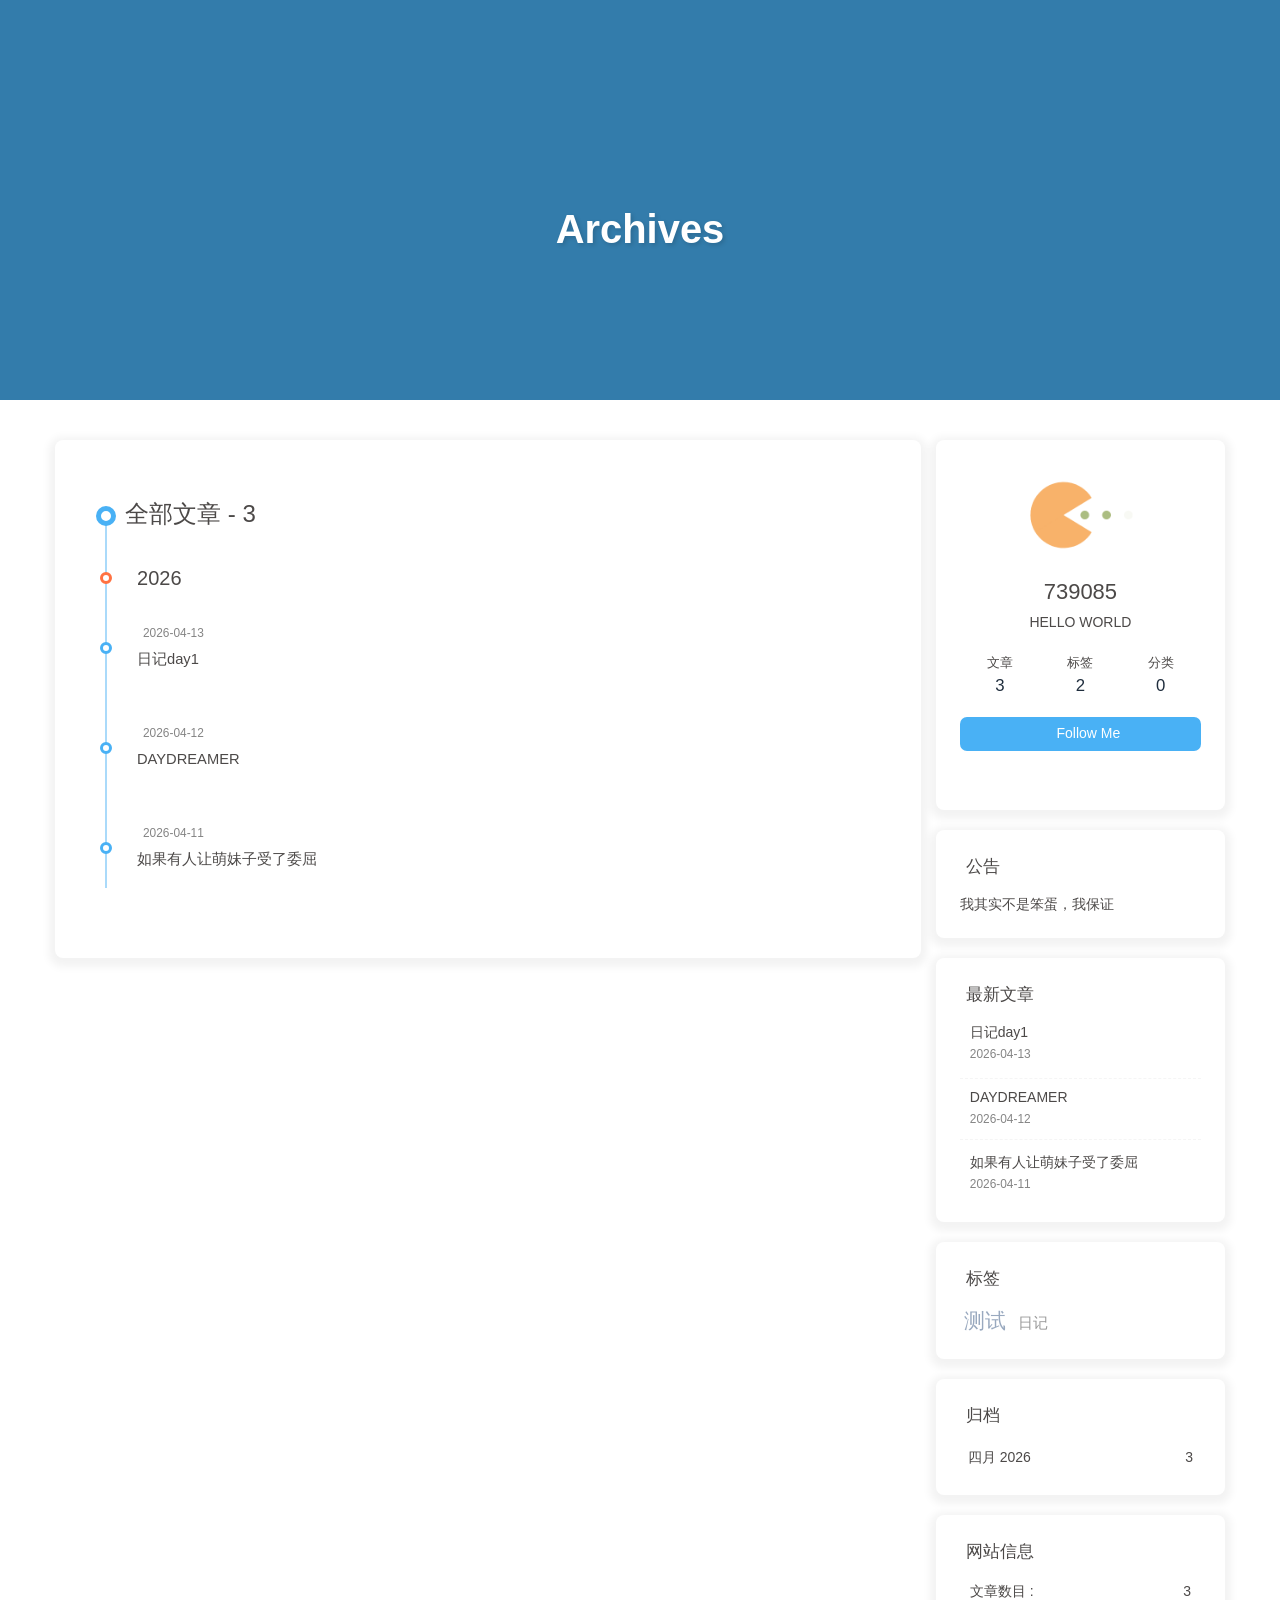
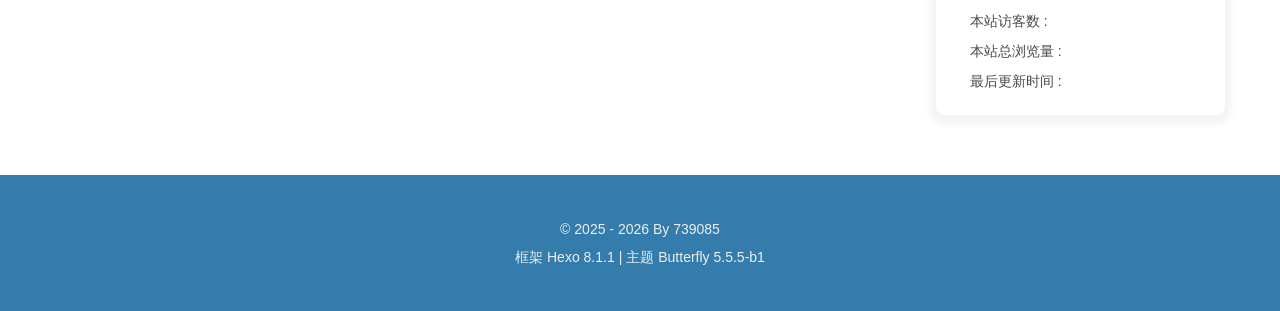
==== commit 7b175306: "Site updated: 2026-04-18 20:12:42" ====
--- a/archives/index.html
+++ b/archives/index.html
@@ -151,7 +151,6 @@
   top: 0;
   pointer-events: none;
   z-index: 9999;
-  transition: all 0.15s ease;
 }
 
 .cursor--large {
@@ -184,7 +183,7 @@
   .cursor--large {
     --cursor-color: #333;
   }
-}</style><meta name="generator" content="Hexo 8.1.1"></head><body><div class="bg-animation" id="web_bg" style="background-image: url(https://img.cdn1.vip/i/69db87c25db3d_1775994818.webp);"></div><div id="sidebar"><div id="menu-mask"></div><div id="sidebar-menus"><div class="avatar-img text-center"><img src="https://img.cdn1.vip/i/69db8854d2ef4_1775994964.webp" onerror="this.onerror=null;this.src='/img/friend_404.gif'" alt="avatar"/ loading='lazy'></div><div class="site-data text-center"><a href="/archives/"><div class="headline">文章</div><div class="length-num">3</div></a><a href="/tags/"><div class="headline">标签</div><div class="length-num">2</div></a><a href="/categories/"><div class="headline">分类</div><div class="length-num">0</div></a></div><div class="menus_items"><div class="menus_item"><a class="site-page" href="/"><i class="fa-fw fas fa-home"></i><span> Home</span></a></div><div class="menus_item"><a class="site-page" href="/archives/"><i class="fa-fw fas fa-archive"></i><span> Archives</span></a></div><div class="menus_item"><a class="site-page" href="/categories/"><i class="fa-fw fas fa-folder"></i><span> Categories</span></a></div><div class="menus_item"><a class="site-page" href="/tags/"><i class="fa-fw fas fa-tags"></i><span> Tags</span></a></div></div></div></div><div class="page" id="body-wrap"><header class="not-home-page" id="page-header" style="background-image: url(https://img.cdn1.vip/i/69db87c25db3d_1775994818.webp);"><nav id="nav"><span id="blog-info"><a class="nav-site-title" href="/"><img class="site-icon" src="https://img.cdn1.vip/i/69db8854d2ef4_1775994964.webp" alt="Logo" loading='lazy'><span class="site-name">739085</span></a></span><div id="menus"><div id="search-button"><span class="site-page social-icon search"><i class="fas fa-search fa-fw"></i><span> 搜索</span></span></div><div class="menus_items"><div class="menus_item"><a class="site-page" href="/"><i class="fa-fw fas fa-home"></i><span> Home</span></a></div><div class="menus_item"><a class="site-page" href="/archives/"><i class="fa-fw fas fa-archive"></i><span> Archives</span></a></div><div class="menus_item"><a class="site-page" href="/categories/"><i class="fa-fw fas fa-folder"></i><span> Categories</span></a></div><div class="menus_item"><a class="site-page" href="/tags/"><i class="fa-fw fas fa-tags"></i><span> Tags</span></a></div></div><div id="toggle-menu"><span class="site-page"><i class="fas fa-bars fa-fw"></i></span></div></div></nav><div id="page-site-info"><h1 id="site-title">Archives</h1></div></header><main class="layout" id="content-inner"><div id="archive"><div class="article-sort-title">全部文章 - 3</div><div class="article-sort"><div class="article-sort-item year">2026</div><div class="article-sort-item no-article-cover"><div class="article-sort-item-info"><div class="article-sort-item-time"><i class="far fa-calendar-alt"></i><time class="post-meta-date-created" datetime="2026-04-13T13:39:32.000Z" title="发表于 2026-04-13 21:39:32">2026-04-13</time></div><a class="article-sort-item-title" href="/2026/04/13/%E6%97%A5%E8%AE%B0day1/" title="日记day1">日记day1</a></div></div><div class="article-sort-item no-article-cover"><div class="article-sort-item-info"><div class="article-sort-item-time"><i class="far fa-calendar-alt"></i><time class="post-meta-date-created" datetime="2026-04-12T13:01:36.000Z" title="发表于 2026-04-12 21:01:36">2026-04-12</time></div><a class="article-sort-item-title" href="/2026/04/12/%E6%B5%8B%E8%AF%952/" title="DAYDREAMER">DAYDREAMER</a></div></div><div class="article-sort-item no-article-cover"><div class="article-sort-item-info"><div class="article-sort-item-time"><i class="far fa-calendar-alt"></i><time class="post-meta-date-created" datetime="2026-04-11T06:35:50.000Z" title="发表于 2026-04-11 14:35:50">2026-04-11</time></div><a class="article-sort-item-title" href="/2026/04/11/%E6%B5%8B%E8%AF%951/" title="如果有人让萌妹子受了委屈">如果有人让萌妹子受了委屈</a></div></div></div></div><div class="aside-content" id="aside-content"><div class="card-widget card-info text-center"><div class="avatar-img"><img src="https://img.cdn1.vip/i/69db8854d2ef4_1775994964.webp" onerror="this.onerror=null;this.src='/img/friend_404.gif'" alt="avatar"/ loading='lazy'></div><div class="author-info-name">739085</div><div class="author-info-description">HELLO WORLD</div><div class="site-data"><a href="/archives/"><div class="headline">文章</div><div class="length-num">3</div></a><a href="/tags/"><div class="headline">标签</div><div class="length-num">2</div></a><a href="/categories/"><div class="headline">分类</div><div class="length-num">0</div></a></div><a id="card-info-btn" target="_blank" rel="noopener" href="https://github.com/3023755761-art"><i class="fab fa-github"></i><span>Follow Me</span></a><div class="card-info-social-icons"><a class="social-icon" href="https://x.com/739085syy" target="_blank" title="Twitter"><i class="fab fa-twitter" style="color: #1da1f2;"></i></a><a class="social-icon" href="mailto:3023755761@qq.com" target="_blank" title="Email"><i class="fas fa-envelope" style="color: #4a7dbe;"></i></a><a class="social-icon" href="https://space.bilibili.com/411506079" target="_blank" title="Bilibili"><i class="fab fa-bilibili" style="color: #00A1D6;"></i></a><a class="social-icon" href="https://weibo.com/u/7460593080" target="_blank" title="微博"><i class="fab fa-weibo" style="color: #e6162d;"></i></a></div></div><div class="card-widget card-announcement"><div class="item-headline"><i class="fas fa-bullhorn fa-shake"></i><span>公告</span></div><div class="announcement_content">我其实不是笨蛋，我保证</div></div><div class="sticky_layout"><div class="card-widget card-recent-post"><div class="item-headline"><i class="fas fa-history"></i><span>最新文章</span></div><div class="aside-list"><div class="aside-list-item no-cover"><div class="content"><a class="title" href="/2026/04/13/%E6%97%A5%E8%AE%B0day1/" title="日记day1">日记day1</a><time datetime="2026-04-13T13:39:32.000Z" title="发表于 2026-04-13 21:39:32">2026-04-13</time></div></div><div class="aside-list-item no-cover"><div class="content"><a class="title" href="/2026/04/12/%E6%B5%8B%E8%AF%952/" title="DAYDREAMER">DAYDREAMER</a><time datetime="2026-04-12T13:01:36.000Z" title="发表于 2026-04-12 21:01:36">2026-04-12</time></div></div><div class="aside-list-item no-cover"><div class="content"><a class="title" href="/2026/04/11/%E6%B5%8B%E8%AF%951/" title="如果有人让萌妹子受了委屈">如果有人让萌妹子受了委屈</a><time datetime="2026-04-11T06:35:50.000Z" title="发表于 2026-04-11 14:35:50">2026-04-11</time></div></div></div></div><div class="card-widget card-tags"><div class="item-headline"><i class="fas fa-tags"></i><span>标签</span></div><div class="card-tag-cloud"><a href="/tags/%E6%97%A5%E8%AE%B0/" style="font-size: 1.1em; color: #999">日记</a> <a href="/tags/%E6%B5%8B%E8%AF%95/" style="font-size: 1.5em; color: #99a9bf">测试</a></div></div><div class="card-widget card-archives">
+}</style><meta name="generator" content="Hexo 8.1.1"></head><body><div class="bg-animation" id="web_bg" style="background-image: url(https://img.cdn1.vip/i/69db87c25db3d_1775994818.webp);"></div><div id="sidebar"><div id="menu-mask"></div><div id="sidebar-menus"><div class="avatar-img text-center"><img src="https://img.cdn1.vip/i/69db8854d2ef4_1775994964.webp" onerror="this.onerror=null;this.src='/img/friend_404.gif'" alt="avatar"/ loading='lazy'></div><div class="site-data text-center"><a href="/archives/"><div class="headline">文章</div><div class="length-num">3</div></a><a href="/tags/"><div class="headline">标签</div><div class="length-num">2</div></a><a href="/categories/"><div class="headline">分类</div><div class="length-num">0</div></a></div><div class="menus_items"><div class="menus_item"><a class="site-page" href="/"><i class="fa-fw fas fa-home"></i><span> Home</span></a></div><div class="menus_item"><a class="site-page" href="/archives/"><i class="fa-fw fas fa-archive"></i><span> Archives</span></a></div><div class="menus_item"><a class="site-page" href="/categories/"><i class="fa-fw fas fa-folder"></i><span> Categories</span></a></div><div class="menus_item"><a class="site-page" href="/tags/"><i class="fa-fw fas fa-tags"></i><span> Tags</span></a></div></div></div></div><div class="page" id="body-wrap"><header class="not-home-page" id="page-header" style="background-image: url(https://img.cdn1.vip/i/69db87c25db3d_1775994818.webp);"><nav id="nav"><span id="blog-info"><a class="nav-site-title" href="/"><img class="site-icon" src="https://img.cdn1.vip/i/69db8854d2ef4_1775994964.webp" alt="Logo" loading='lazy'><span class="site-name">739085</span></a></span><div id="menus"><div id="search-button"><span class="site-page social-icon search"><i class="fas fa-search fa-fw"></i><span> 搜索</span></span></div><div class="menus_items"><div class="menus_item"><a class="site-page" href="/"><i class="fa-fw fas fa-home"></i><span> Home</span></a></div><div class="menus_item"><a class="site-page" href="/archives/"><i class="fa-fw fas fa-archive"></i><span> Archives</span></a></div><div class="menus_item"><a class="site-page" href="/categories/"><i class="fa-fw fas fa-folder"></i><span> Categories</span></a></div><div class="menus_item"><a class="site-page" href="/tags/"><i class="fa-fw fas fa-tags"></i><span> Tags</span></a></div></div><div id="toggle-menu"><span class="site-page"><i class="fas fa-bars fa-fw"></i></span></div></div></nav><div id="page-site-info"><h1 id="site-title">Archives</h1></div></header><main class="layout" id="content-inner"><div id="archive"><div class="article-sort-title">全部文章 - 3</div><div class="article-sort"><div class="article-sort-item year">2026</div><div class="article-sort-item no-article-cover"><div class="article-sort-item-info"><div class="article-sort-item-time"><i class="far fa-calendar-alt"></i><time class="post-meta-date-created" datetime="2026-04-13T13:39:32.000Z" title="发表于 2026-04-13 21:39:32">2026-04-13</time></div><a class="article-sort-item-title" href="/2026/04/13/%E6%97%A5%E8%AE%B0day1/" title="日记day1">日记day1</a></div></div><div class="article-sort-item no-article-cover"><div class="article-sort-item-info"><div class="article-sort-item-time"><i class="far fa-calendar-alt"></i><time class="post-meta-date-created" datetime="2026-04-12T13:01:36.000Z" title="发表于 2026-04-12 21:01:36">2026-04-12</time></div><a class="article-sort-item-title" href="/2026/04/12/%E6%B5%8B%E8%AF%952/" title="DAYDREAMER">DAYDREAMER</a></div></div><div class="article-sort-item no-article-cover"><div class="article-sort-item-info"><div class="article-sort-item-time"><i class="far fa-calendar-alt"></i><time class="post-meta-date-created" datetime="2026-04-11T06:35:50.000Z" title="发表于 2026-04-11 14:35:50">2026-04-11</time></div><a class="article-sort-item-title" href="/2026/04/11/%E6%B5%8B%E8%AF%951/" title="如果有人让萌妹子受了委屈">如果有人让萌妹子受了委屈</a></div></div></div></div><div class="aside-content" id="aside-content"><div class="card-widget card-info text-center"><div class="avatar-img"><img src="https://img.cdn1.vip/i/69db8854d2ef4_1775994964.webp" onerror="this.onerror=null;this.src='/img/friend_404.gif'" alt="avatar"/ loading='lazy'></div><div class="author-info-name">739085</div><div class="author-info-description">HELLO WORLD</div><div class="site-data"><a href="/archives/"><div class="headline">文章</div><div class="length-num">3</div></a><a href="/tags/"><div class="headline">标签</div><div class="length-num">2</div></a><a href="/categories/"><div class="headline">分类</div><div class="length-num">0</div></a></div><a id="card-info-btn" target="_blank" rel="noopener" href="https://github.com/3023755761-art"><i class="fab fa-github"></i><span>Follow Me</span></a><div class="card-info-social-icons"><a class="social-icon" href="https://x.com/739085syy" target="_blank" title="Twitter"><i class="fab fa-twitter" style="color: #1da1f2;"></i></a><a class="social-icon" href="mailto:3023755761@qq.com" target="_blank" title="Email"><i class="fas fa-envelope" style="color: #4a7dbe;"></i></a><a class="social-icon" href="https://space.bilibili.com/411506079" target="_blank" title="Bilibili"><i class="fab fa-bilibili" style="color: #00A1D6;"></i></a><a class="social-icon" href="https://weibo.com/u/7460593080" target="_blank" title="微博"><i class="fab fa-weibo" style="color: #e6162d;"></i></a></div></div><div class="card-widget card-announcement"><div class="item-headline"><i class="fas fa-bullhorn fa-shake"></i><span>公告</span></div><div class="announcement_content">我其实不是笨蛋，我保证</div></div><div class="sticky_layout"><div class="card-widget card-recent-post"><div class="item-headline"><i class="fas fa-history"></i><span>最新文章</span></div><div class="aside-list"><div class="aside-list-item no-cover"><div class="content"><a class="title" href="/2026/04/13/%E6%97%A5%E8%AE%B0day1/" title="日记day1">日记day1</a><time datetime="2026-04-13T13:39:32.000Z" title="发表于 2026-04-13 21:39:32">2026-04-13</time></div></div><div class="aside-list-item no-cover"><div class="content"><a class="title" href="/2026/04/12/%E6%B5%8B%E8%AF%952/" title="DAYDREAMER">DAYDREAMER</a><time datetime="2026-04-12T13:01:36.000Z" title="发表于 2026-04-12 21:01:36">2026-04-12</time></div></div><div class="aside-list-item no-cover"><div class="content"><a class="title" href="/2026/04/11/%E6%B5%8B%E8%AF%951/" title="如果有人让萌妹子受了委屈">如果有人让萌妹子受了委屈</a><time datetime="2026-04-11T06:35:50.000Z" title="发表于 2026-04-11 14:35:50">2026-04-11</time></div></div></div></div><div class="card-widget card-tags"><div class="item-headline"><i class="fas fa-tags"></i><span>标签</span></div><div class="card-tag-cloud"><a href="/tags/%E6%B5%8B%E8%AF%95/" style="font-size: 1.5em; color: #99a9bf">测试</a> <a href="/tags/%E6%97%A5%E8%AE%B0/" style="font-size: 1.1em; color: #999">日记</a></div></div><div class="card-widget card-archives">
     <div class="item-headline">
       <i class="fas fa-archive"></i>
       <span>归档</span>
@@ -203,7 +202,7 @@
         </li>
       
     </ul>
-  </div><div class="card-widget card-webinfo"><div class="item-headline"><i class="fas fa-chart-line"></i><span>网站信息</span></div><div class="webinfo"><div class="webinfo-item"><div class="item-name">文章数目 :</div><div class="item-count">3</div></div><div class="webinfo-item"><div class="item-name">本站访客数 :</div><div class="item-count" id="busuanzi_value_site_uv"><i class="fa-solid fa-spinner fa-spin"></i></div></div><div class="webinfo-item"><div class="item-name">本站总浏览量 :</div><div class="item-count" id="busuanzi_value_site_pv"><i class="fa-solid fa-spinner fa-spin"></i></div></div><div class="webinfo-item"><div class="item-name">最后更新时间 :</div><div class="item-count" id="last-push-date" data-lastPushDate="2026-04-18T12:08:47.392Z"><i class="fa-solid fa-spinner fa-spin"></i></div></div></div></div></div></div></main><footer id="footer" style="background-image: url(https://img.cdn1.vip/i/69db87c25db3d_1775994818.webp);"><div class="footer-other"><div class="footer-copyright"><span class="copyright">&copy;&nbsp;2025 - 2026 By 739085</span><span class="framework-info"><span>框架 </span><a target="_blank" rel="noopener" href="https://hexo.io">Hexo 8.1.1</a><span class="footer-separator">|</span><span>主题 </span><a target="_blank" rel="noopener" href="https://github.com/jerryc127/hexo-theme-butterfly">Butterfly 5.5.5-b1</a></span></div></div></footer></div><div id="rightside"><div id="rightside-config-hide"><button id="darkmode" type="button" title="日间和夜间模式切换"><i class="fas fa-adjust"></i></button><button id="hide-aside-btn" type="button" title="单栏和双栏切换"><i class="fas fa-arrows-alt-h"></i></button></div><div id="rightside-config-show"><button id="rightside-config" type="button" title="设置"><i class="fas fa-cog fa-spin"></i></button><button id="go-up" type="button" title="回到顶部"><span class="scroll-percent"></span><i class="fas fa-arrow-up"></i></button></div></div><div class="cursor cursor--large"></div><div class="cursor cursor--small"></div><div><script src="https://cdn.jsdelivr.net/npm/hexo-theme-butterfly@5.5.5-b1/source/js/utils.min.js"></script><script src="https://cdn.jsdelivr.net/npm/hexo-theme-butterfly@5.5.5-b1/source/js/main.min.js"></script><script src="https://cdn.jsdelivr.net/npm/instant.page@5.2.0/instantpage.min.js" type="module"></script><div class="js-pjax"></div><script id="click-heart" src="https://cdn.jsdelivr.net/npm/butterfly-extsrc@1.1.6/dist/click-heart.min.js" async="async" mobile="false"></script><script async data-pjax src="//busuanzi.ibruce.info/busuanzi/2.3/busuanzi.pure.mini.js"></script><div id="local-search"><div class="search-dialog"><nav class="search-nav"><span class="search-dialog-title">搜索</span><i class="fas fa-spinner fa-pulse" id="loading-status" hidden="hidden"></i><button class="search-close-button"><i class="fas fa-times"></i></button></nav><div class="text-center" id="loading-database"><i class="fas fa-spinner fa-pulse"></i><span>  数据加载中</span></div><div class="local-search-input"><input placeholder="搜索" type="text"/></div><hr/><div id="local-search-results"></div><div class="ais-Pagination" id="local-search-pagination" style="display:none;"><ul class="ais-Pagination-list"></ul></div><div id="local-search-stats"></div></div><div id="search-mask"></div><script src="https://cdn.jsdelivr.net/npm/hexo-theme-butterfly@5.5.5-b1/source/js/search/local-search.min.js"></script></div><!-- Waline 评论和浏览量修复脚本--><script src="/includes/third-party/waline-fix.js"></script><script>document.addEventListener('DOMContentLoaded', function() {
+  </div><div class="card-widget card-webinfo"><div class="item-headline"><i class="fas fa-chart-line"></i><span>网站信息</span></div><div class="webinfo"><div class="webinfo-item"><div class="item-name">文章数目 :</div><div class="item-count">3</div></div><div class="webinfo-item"><div class="item-name">本站访客数 :</div><div class="item-count" id="busuanzi_value_site_uv"><i class="fa-solid fa-spinner fa-spin"></i></div></div><div class="webinfo-item"><div class="item-name">本站总浏览量 :</div><div class="item-count" id="busuanzi_value_site_pv"><i class="fa-solid fa-spinner fa-spin"></i></div></div><div class="webinfo-item"><div class="item-name">最后更新时间 :</div><div class="item-count" id="last-push-date" data-lastPushDate="2026-04-18T12:12:39.579Z"><i class="fa-solid fa-spinner fa-spin"></i></div></div></div></div></div></div></main><footer id="footer" style="background-image: url(https://img.cdn1.vip/i/69db87c25db3d_1775994818.webp);"><div class="footer-other"><div class="footer-copyright"><span class="copyright">&copy;&nbsp;2025 - 2026 By 739085</span><span class="framework-info"><span>框架 </span><a target="_blank" rel="noopener" href="https://hexo.io">Hexo 8.1.1</a><span class="footer-separator">|</span><span>主题 </span><a target="_blank" rel="noopener" href="https://github.com/jerryc127/hexo-theme-butterfly">Butterfly 5.5.5-b1</a></span></div></div></footer></div><div id="rightside"><div id="rightside-config-hide"><button id="darkmode" type="button" title="日间和夜间模式切换"><i class="fas fa-adjust"></i></button><button id="hide-aside-btn" type="button" title="单栏和双栏切换"><i class="fas fa-arrows-alt-h"></i></button></div><div id="rightside-config-show"><button id="rightside-config" type="button" title="设置"><i class="fas fa-cog fa-spin"></i></button><button id="go-up" type="button" title="回到顶部"><span class="scroll-percent"></span><i class="fas fa-arrow-up"></i></button></div></div><div class="cursor cursor--large"></div><div class="cursor cursor--small"></div><div><script src="https://cdn.jsdelivr.net/npm/hexo-theme-butterfly@5.5.5-b1/source/js/utils.min.js"></script><script src="https://cdn.jsdelivr.net/npm/hexo-theme-butterfly@5.5.5-b1/source/js/main.min.js"></script><script src="https://cdn.jsdelivr.net/npm/instant.page@5.2.0/instantpage.min.js" type="module"></script><div class="js-pjax"></div><script id="click-heart" src="https://cdn.jsdelivr.net/npm/butterfly-extsrc@1.1.6/dist/click-heart.min.js" async="async" mobile="false"></script><script async data-pjax src="//busuanzi.ibruce.info/busuanzi/2.3/busuanzi.pure.mini.js"></script><div id="local-search"><div class="search-dialog"><nav class="search-nav"><span class="search-dialog-title">搜索</span><i class="fas fa-spinner fa-pulse" id="loading-status" hidden="hidden"></i><button class="search-close-button"><i class="fas fa-times"></i></button></nav><div class="text-center" id="loading-database"><i class="fas fa-spinner fa-pulse"></i><span>  数据加载中</span></div><div class="local-search-input"><input placeholder="搜索" type="text"/></div><hr/><div id="local-search-results"></div><div class="ais-Pagination" id="local-search-pagination" style="display:none;"><ul class="ais-Pagination-list"></ul></div><div id="local-search-stats"></div></div><div id="search-mask"></div><script src="https://cdn.jsdelivr.net/npm/hexo-theme-butterfly@5.5.5-b1/source/js/search/local-search.min.js"></script></div><!-- Waline 评论和浏览量修复脚本--><script src="/includes/third-party/waline-fix.js"></script><script>document.addEventListener('DOMContentLoaded', function() {
   const cursorOuter = document.querySelector(".cursor--large");
   let isStuck = false;
   let mouse = {
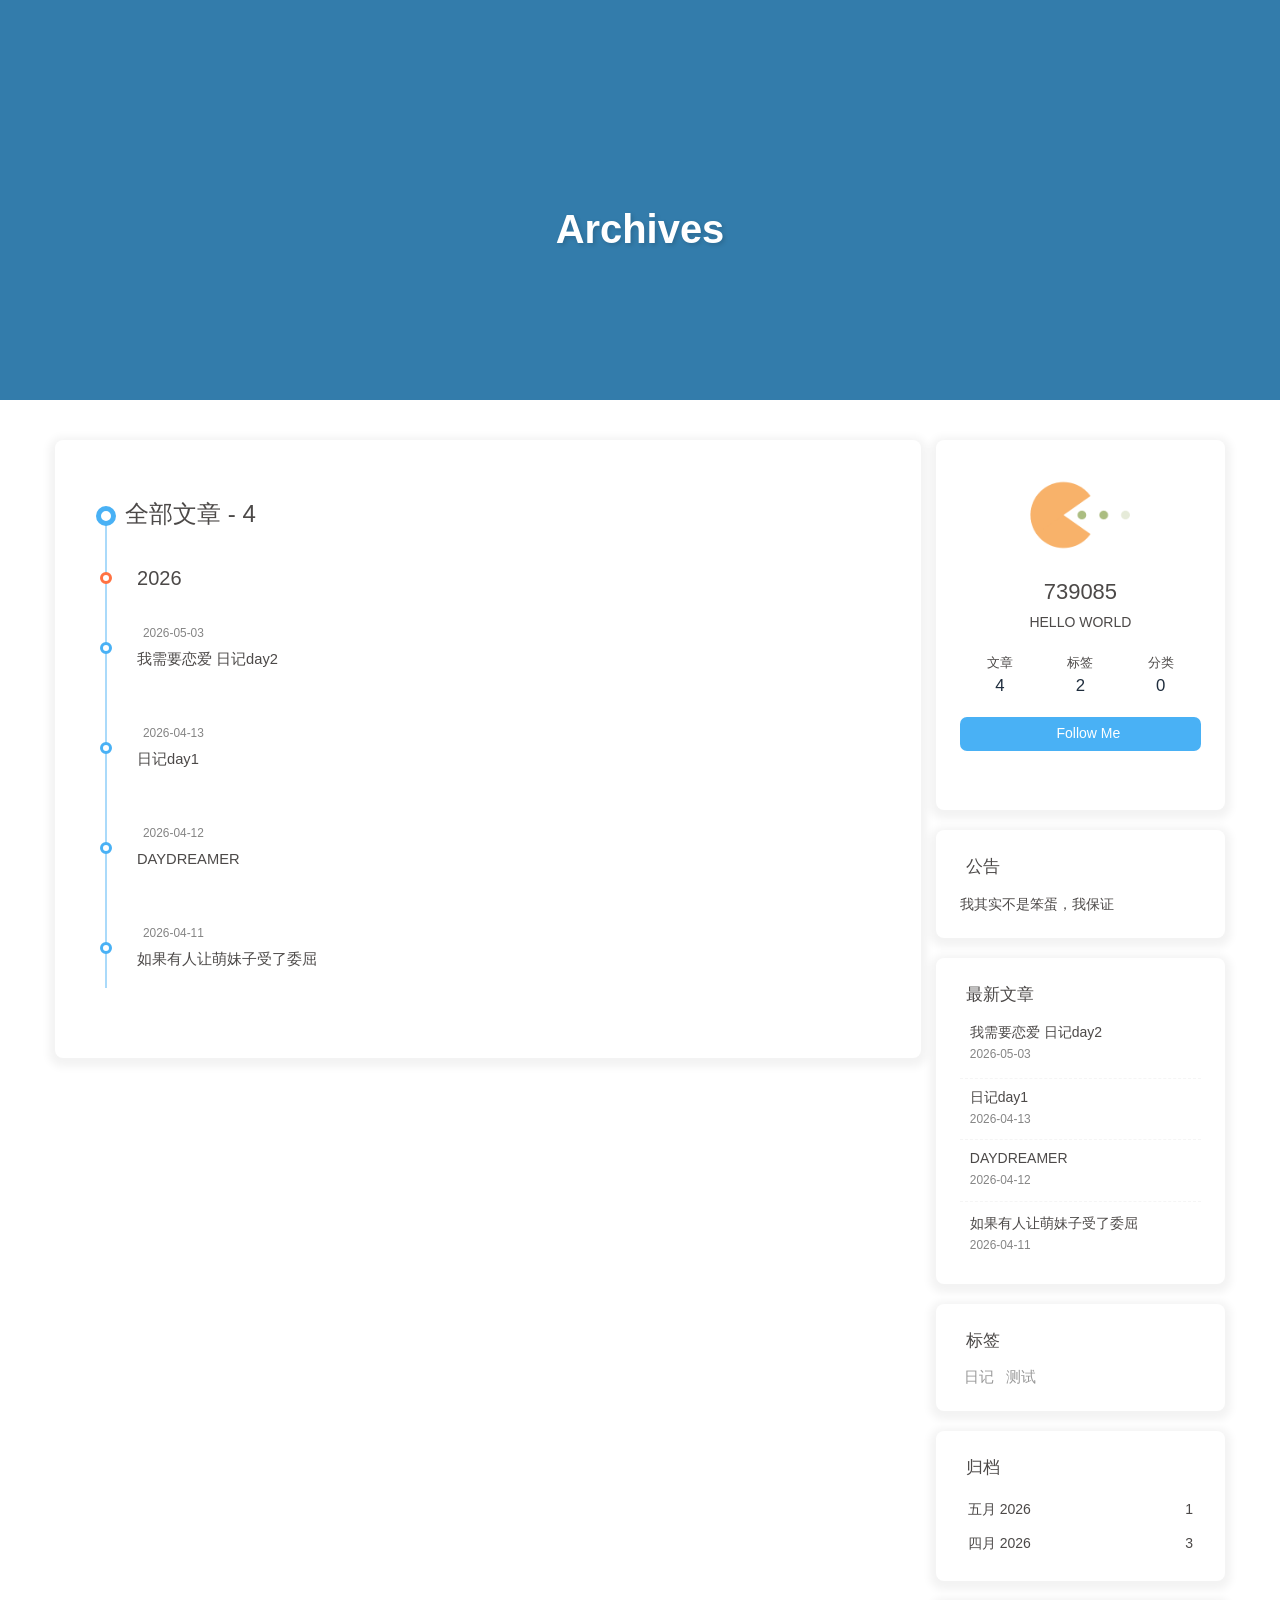
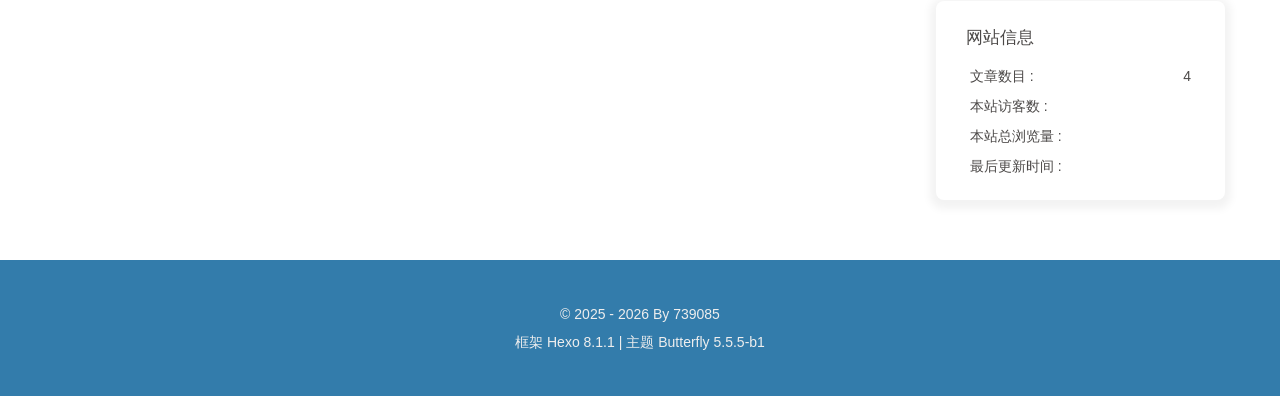
==== commit 5568a0d6: "Site updated: 2026-05-03 00:12:34" ====
--- a/archives/index.html
+++ b/archives/index.html
@@ -183,7 +183,7 @@
   .cursor--large {
     --cursor-color: #333;
   }
-}</style><meta name="generator" content="Hexo 8.1.1"></head><body><div class="bg-animation" id="web_bg" style="background-image: url(https://img.cdn1.vip/i/69db87c25db3d_1775994818.webp);"></div><div id="sidebar"><div id="menu-mask"></div><div id="sidebar-menus"><div class="avatar-img text-center"><img src="https://img.cdn1.vip/i/69db8854d2ef4_1775994964.webp" onerror="this.onerror=null;this.src='/img/friend_404.gif'" alt="avatar"/ loading='lazy'></div><div class="site-data text-center"><a href="/archives/"><div class="headline">文章</div><div class="length-num">3</div></a><a href="/tags/"><div class="headline">标签</div><div class="length-num">2</div></a><a href="/categories/"><div class="headline">分类</div><div class="length-num">0</div></a></div><div class="menus_items"><div class="menus_item"><a class="site-page" href="/"><i class="fa-fw fas fa-home"></i><span> Home</span></a></div><div class="menus_item"><a class="site-page" href="/archives/"><i class="fa-fw fas fa-archive"></i><span> Archives</span></a></div><div class="menus_item"><a class="site-page" href="/categories/"><i class="fa-fw fas fa-folder"></i><span> Categories</span></a></div><div class="menus_item"><a class="site-page" href="/tags/"><i class="fa-fw fas fa-tags"></i><span> Tags</span></a></div></div></div></div><div class="page" id="body-wrap"><header class="not-home-page" id="page-header" style="background-image: url(https://img.cdn1.vip/i/69db87c25db3d_1775994818.webp);"><nav id="nav"><span id="blog-info"><a class="nav-site-title" href="/"><img class="site-icon" src="https://img.cdn1.vip/i/69db8854d2ef4_1775994964.webp" alt="Logo" loading='lazy'><span class="site-name">739085</span></a></span><div id="menus"><div id="search-button"><span class="site-page social-icon search"><i class="fas fa-search fa-fw"></i><span> 搜索</span></span></div><div class="menus_items"><div class="menus_item"><a class="site-page" href="/"><i class="fa-fw fas fa-home"></i><span> Home</span></a></div><div class="menus_item"><a class="site-page" href="/archives/"><i class="fa-fw fas fa-archive"></i><span> Archives</span></a></div><div class="menus_item"><a class="site-page" href="/categories/"><i class="fa-fw fas fa-folder"></i><span> Categories</span></a></div><div class="menus_item"><a class="site-page" href="/tags/"><i class="fa-fw fas fa-tags"></i><span> Tags</span></a></div></div><div id="toggle-menu"><span class="site-page"><i class="fas fa-bars fa-fw"></i></span></div></div></nav><div id="page-site-info"><h1 id="site-title">Archives</h1></div></header><main class="layout" id="content-inner"><div id="archive"><div class="article-sort-title">全部文章 - 3</div><div class="article-sort"><div class="article-sort-item year">2026</div><div class="article-sort-item no-article-cover"><div class="article-sort-item-info"><div class="article-sort-item-time"><i class="far fa-calendar-alt"></i><time class="post-meta-date-created" datetime="2026-04-13T13:39:32.000Z" title="发表于 2026-04-13 21:39:32">2026-04-13</time></div><a class="article-sort-item-title" href="/2026/04/13/%E6%97%A5%E8%AE%B0day1/" title="日记day1">日记day1</a></div></div><div class="article-sort-item no-article-cover"><div class="article-sort-item-info"><div class="article-sort-item-time"><i class="far fa-calendar-alt"></i><time class="post-meta-date-created" datetime="2026-04-12T13:01:36.000Z" title="发表于 2026-04-12 21:01:36">2026-04-12</time></div><a class="article-sort-item-title" href="/2026/04/12/%E6%B5%8B%E8%AF%952/" title="DAYDREAMER">DAYDREAMER</a></div></div><div class="article-sort-item no-article-cover"><div class="article-sort-item-info"><div class="article-sort-item-time"><i class="far fa-calendar-alt"></i><time class="post-meta-date-created" datetime="2026-04-11T06:35:50.000Z" title="发表于 2026-04-11 14:35:50">2026-04-11</time></div><a class="article-sort-item-title" href="/2026/04/11/%E6%B5%8B%E8%AF%951/" title="如果有人让萌妹子受了委屈">如果有人让萌妹子受了委屈</a></div></div></div></div><div class="aside-content" id="aside-content"><div class="card-widget card-info text-center"><div class="avatar-img"><img src="https://img.cdn1.vip/i/69db8854d2ef4_1775994964.webp" onerror="this.onerror=null;this.src='/img/friend_404.gif'" alt="avatar"/ loading='lazy'></div><div class="author-info-name">739085</div><div class="author-info-description">HELLO WORLD</div><div class="site-data"><a href="/archives/"><div class="headline">文章</div><div class="length-num">3</div></a><a href="/tags/"><div class="headline">标签</div><div class="length-num">2</div></a><a href="/categories/"><div class="headline">分类</div><div class="length-num">0</div></a></div><a id="card-info-btn" target="_blank" rel="noopener" href="https://github.com/3023755761-art"><i class="fab fa-github"></i><span>Follow Me</span></a><div class="card-info-social-icons"><a class="social-icon" href="https://x.com/739085syy" target="_blank" title="Twitter"><i class="fab fa-twitter" style="color: #1da1f2;"></i></a><a class="social-icon" href="mailto:3023755761@qq.com" target="_blank" title="Email"><i class="fas fa-envelope" style="color: #4a7dbe;"></i></a><a class="social-icon" href="https://space.bilibili.com/411506079" target="_blank" title="Bilibili"><i class="fab fa-bilibili" style="color: #00A1D6;"></i></a><a class="social-icon" href="https://weibo.com/u/7460593080" target="_blank" title="微博"><i class="fab fa-weibo" style="color: #e6162d;"></i></a></div></div><div class="card-widget card-announcement"><div class="item-headline"><i class="fas fa-bullhorn fa-shake"></i><span>公告</span></div><div class="announcement_content">我其实不是笨蛋，我保证</div></div><div class="sticky_layout"><div class="card-widget card-recent-post"><div class="item-headline"><i class="fas fa-history"></i><span>最新文章</span></div><div class="aside-list"><div class="aside-list-item no-cover"><div class="content"><a class="title" href="/2026/04/13/%E6%97%A5%E8%AE%B0day1/" title="日记day1">日记day1</a><time datetime="2026-04-13T13:39:32.000Z" title="发表于 2026-04-13 21:39:32">2026-04-13</time></div></div><div class="aside-list-item no-cover"><div class="content"><a class="title" href="/2026/04/12/%E6%B5%8B%E8%AF%952/" title="DAYDREAMER">DAYDREAMER</a><time datetime="2026-04-12T13:01:36.000Z" title="发表于 2026-04-12 21:01:36">2026-04-12</time></div></div><div class="aside-list-item no-cover"><div class="content"><a class="title" href="/2026/04/11/%E6%B5%8B%E8%AF%951/" title="如果有人让萌妹子受了委屈">如果有人让萌妹子受了委屈</a><time datetime="2026-04-11T06:35:50.000Z" title="发表于 2026-04-11 14:35:50">2026-04-11</time></div></div></div></div><div class="card-widget card-tags"><div class="item-headline"><i class="fas fa-tags"></i><span>标签</span></div><div class="card-tag-cloud"><a href="/tags/%E6%B5%8B%E8%AF%95/" style="font-size: 1.5em; color: #99a9bf">测试</a> <a href="/tags/%E6%97%A5%E8%AE%B0/" style="font-size: 1.1em; color: #999">日记</a></div></div><div class="card-widget card-archives">
+}</style><meta name="generator" content="Hexo 8.1.1"></head><body><div class="bg-animation" id="web_bg" style="background-image: url(https://img.cdn1.vip/i/69db87c25db3d_1775994818.webp);"></div><div id="sidebar"><div id="menu-mask"></div><div id="sidebar-menus"><div class="avatar-img text-center"><img src="https://img.cdn1.vip/i/69db8854d2ef4_1775994964.webp" onerror="this.onerror=null;this.src='/img/friend_404.gif'" alt="avatar"/ loading='lazy'></div><div class="site-data text-center"><a href="/archives/"><div class="headline">文章</div><div class="length-num">4</div></a><a href="/tags/"><div class="headline">标签</div><div class="length-num">2</div></a><a href="/categories/"><div class="headline">分类</div><div class="length-num">0</div></a></div><div class="menus_items"><div class="menus_item"><a class="site-page" href="/"><i class="fa-fw fas fa-home"></i><span> Home</span></a></div><div class="menus_item"><a class="site-page" href="/archives/"><i class="fa-fw fas fa-archive"></i><span> Archives</span></a></div><div class="menus_item"><a class="site-page" href="/categories/"><i class="fa-fw fas fa-folder"></i><span> Categories</span></a></div><div class="menus_item"><a class="site-page" href="/tags/"><i class="fa-fw fas fa-tags"></i><span> Tags</span></a></div></div></div></div><div class="page" id="body-wrap"><header class="not-home-page" id="page-header" style="background-image: url(https://img.cdn1.vip/i/69db87c25db3d_1775994818.webp);"><nav id="nav"><span id="blog-info"><a class="nav-site-title" href="/"><img class="site-icon" src="https://img.cdn1.vip/i/69db8854d2ef4_1775994964.webp" alt="Logo" loading='lazy'><span class="site-name">739085</span></a></span><div id="menus"><div id="search-button"><span class="site-page social-icon search"><i class="fas fa-search fa-fw"></i><span> 搜索</span></span></div><div class="menus_items"><div class="menus_item"><a class="site-page" href="/"><i class="fa-fw fas fa-home"></i><span> Home</span></a></div><div class="menus_item"><a class="site-page" href="/archives/"><i class="fa-fw fas fa-archive"></i><span> Archives</span></a></div><div class="menus_item"><a class="site-page" href="/categories/"><i class="fa-fw fas fa-folder"></i><span> Categories</span></a></div><div class="menus_item"><a class="site-page" href="/tags/"><i class="fa-fw fas fa-tags"></i><span> Tags</span></a></div></div><div id="toggle-menu"><span class="site-page"><i class="fas fa-bars fa-fw"></i></span></div></div></nav><div id="page-site-info"><h1 id="site-title">Archives</h1></div></header><main class="layout" id="content-inner"><div id="archive"><div class="article-sort-title">全部文章 - 4</div><div class="article-sort"><div class="article-sort-item year">2026</div><div class="article-sort-item no-article-cover"><div class="article-sort-item-info"><div class="article-sort-item-time"><i class="far fa-calendar-alt"></i><time class="post-meta-date-created" datetime="2026-05-02T16:11:09.000Z" title="发表于 2026-05-03 00:11:09">2026-05-03</time></div><a class="article-sort-item-title" href="/2026/05/03/%E6%88%91%E9%9C%80%E8%A6%81%E6%81%8B%E7%88%B1/" title="我需要恋爱 日记day2">我需要恋爱 日记day2</a></div></div><div class="article-sort-item no-article-cover"><div class="article-sort-item-info"><div class="article-sort-item-time"><i class="far fa-calendar-alt"></i><time class="post-meta-date-created" datetime="2026-04-13T13:39:32.000Z" title="发表于 2026-04-13 21:39:32">2026-04-13</time></div><a class="article-sort-item-title" href="/2026/04/13/%E6%97%A5%E8%AE%B0day1/" title="日记day1">日记day1</a></div></div><div class="article-sort-item no-article-cover"><div class="article-sort-item-info"><div class="article-sort-item-time"><i class="far fa-calendar-alt"></i><time class="post-meta-date-created" datetime="2026-04-12T13:01:36.000Z" title="发表于 2026-04-12 21:01:36">2026-04-12</time></div><a class="article-sort-item-title" href="/2026/04/12/%E6%B5%8B%E8%AF%952/" title="DAYDREAMER">DAYDREAMER</a></div></div><div class="article-sort-item no-article-cover"><div class="article-sort-item-info"><div class="article-sort-item-time"><i class="far fa-calendar-alt"></i><time class="post-meta-date-created" datetime="2026-04-11T06:35:50.000Z" title="发表于 2026-04-11 14:35:50">2026-04-11</time></div><a class="article-sort-item-title" href="/2026/04/11/%E6%B5%8B%E8%AF%951/" title="如果有人让萌妹子受了委屈">如果有人让萌妹子受了委屈</a></div></div></div></div><div class="aside-content" id="aside-content"><div class="card-widget card-info text-center"><div class="avatar-img"><img src="https://img.cdn1.vip/i/69db8854d2ef4_1775994964.webp" onerror="this.onerror=null;this.src='/img/friend_404.gif'" alt="avatar"/ loading='lazy'></div><div class="author-info-name">739085</div><div class="author-info-description">HELLO WORLD</div><div class="site-data"><a href="/archives/"><div class="headline">文章</div><div class="length-num">4</div></a><a href="/tags/"><div class="headline">标签</div><div class="length-num">2</div></a><a href="/categories/"><div class="headline">分类</div><div class="length-num">0</div></a></div><a id="card-info-btn" target="_blank" rel="noopener" href="https://github.com/3023755761-art"><i class="fab fa-github"></i><span>Follow Me</span></a><div class="card-info-social-icons"><a class="social-icon" href="https://x.com/739085syy" target="_blank" title="Twitter"><i class="fab fa-twitter" style="color: #1da1f2;"></i></a><a class="social-icon" href="mailto:3023755761@qq.com" target="_blank" title="Email"><i class="fas fa-envelope" style="color: #4a7dbe;"></i></a><a class="social-icon" href="https://space.bilibili.com/411506079" target="_blank" title="Bilibili"><i class="fab fa-bilibili" style="color: #00A1D6;"></i></a><a class="social-icon" href="https://weibo.com/u/7460593080" target="_blank" title="微博"><i class="fab fa-weibo" style="color: #e6162d;"></i></a></div></div><div class="card-widget card-announcement"><div class="item-headline"><i class="fas fa-bullhorn fa-shake"></i><span>公告</span></div><div class="announcement_content">我其实不是笨蛋，我保证</div></div><div class="sticky_layout"><div class="card-widget card-recent-post"><div class="item-headline"><i class="fas fa-history"></i><span>最新文章</span></div><div class="aside-list"><div class="aside-list-item no-cover"><div class="content"><a class="title" href="/2026/05/03/%E6%88%91%E9%9C%80%E8%A6%81%E6%81%8B%E7%88%B1/" title="我需要恋爱 日记day2">我需要恋爱 日记day2</a><time datetime="2026-05-02T16:11:09.000Z" title="发表于 2026-05-03 00:11:09">2026-05-03</time></div></div><div class="aside-list-item no-cover"><div class="content"><a class="title" href="/2026/04/13/%E6%97%A5%E8%AE%B0day1/" title="日记day1">日记day1</a><time datetime="2026-04-13T13:39:32.000Z" title="发表于 2026-04-13 21:39:32">2026-04-13</time></div></div><div class="aside-list-item no-cover"><div class="content"><a class="title" href="/2026/04/12/%E6%B5%8B%E8%AF%952/" title="DAYDREAMER">DAYDREAMER</a><time datetime="2026-04-12T13:01:36.000Z" title="发表于 2026-04-12 21:01:36">2026-04-12</time></div></div><div class="aside-list-item no-cover"><div class="content"><a class="title" href="/2026/04/11/%E6%B5%8B%E8%AF%951/" title="如果有人让萌妹子受了委屈">如果有人让萌妹子受了委屈</a><time datetime="2026-04-11T06:35:50.000Z" title="发表于 2026-04-11 14:35:50">2026-04-11</time></div></div></div></div><div class="card-widget card-tags"><div class="item-headline"><i class="fas fa-tags"></i><span>标签</span></div><div class="card-tag-cloud"><a href="/tags/%E6%97%A5%E8%AE%B0/" style="font-size: 1.1em; color: #999">日记</a> <a href="/tags/%E6%B5%8B%E8%AF%95/" style="font-size: 1.1em; color: #999">测试</a></div></div><div class="card-widget card-archives">
     <div class="item-headline">
       <i class="fas fa-archive"></i>
       <span>归档</span>
@@ -191,6 +191,15 @@
     </div>
   
     <ul class="card-archive-list">
+      
+        <li class="card-archive-list-item">
+          <a class="card-archive-list-link" href="/archives/2026/05/">
+            <span class="card-archive-list-date">
+              五月 2026
+            </span>
+            <span class="card-archive-list-count">1</span>
+          </a>
+        </li>
       
         <li class="card-archive-list-item">
           <a class="card-archive-list-link" href="/archives/2026/04/">
@@ -202,7 +211,7 @@
         </li>
       
     </ul>
-  </div><div class="card-widget card-webinfo"><div class="item-headline"><i class="fas fa-chart-line"></i><span>网站信息</span></div><div class="webinfo"><div class="webinfo-item"><div class="item-name">文章数目 :</div><div class="item-count">3</div></div><div class="webinfo-item"><div class="item-name">本站访客数 :</div><div class="item-count" id="busuanzi_value_site_uv"><i class="fa-solid fa-spinner fa-spin"></i></div></div><div class="webinfo-item"><div class="item-name">本站总浏览量 :</div><div class="item-count" id="busuanzi_value_site_pv"><i class="fa-solid fa-spinner fa-spin"></i></div></div><div class="webinfo-item"><div class="item-name">最后更新时间 :</div><div class="item-count" id="last-push-date" data-lastPushDate="2026-04-18T12:12:39.579Z"><i class="fa-solid fa-spinner fa-spin"></i></div></div></div></div></div></div></main><footer id="footer" style="background-image: url(https://img.cdn1.vip/i/69db87c25db3d_1775994818.webp);"><div class="footer-other"><div class="footer-copyright"><span class="copyright">&copy;&nbsp;2025 - 2026 By 739085</span><span class="framework-info"><span>框架 </span><a target="_blank" rel="noopener" href="https://hexo.io">Hexo 8.1.1</a><span class="footer-separator">|</span><span>主题 </span><a target="_blank" rel="noopener" href="https://github.com/jerryc127/hexo-theme-butterfly">Butterfly 5.5.5-b1</a></span></div></div></footer></div><div id="rightside"><div id="rightside-config-hide"><button id="darkmode" type="button" title="日间和夜间模式切换"><i class="fas fa-adjust"></i></button><button id="hide-aside-btn" type="button" title="单栏和双栏切换"><i class="fas fa-arrows-alt-h"></i></button></div><div id="rightside-config-show"><button id="rightside-config" type="button" title="设置"><i class="fas fa-cog fa-spin"></i></button><button id="go-up" type="button" title="回到顶部"><span class="scroll-percent"></span><i class="fas fa-arrow-up"></i></button></div></div><div class="cursor cursor--large"></div><div class="cursor cursor--small"></div><div><script src="https://cdn.jsdelivr.net/npm/hexo-theme-butterfly@5.5.5-b1/source/js/utils.min.js"></script><script src="https://cdn.jsdelivr.net/npm/hexo-theme-butterfly@5.5.5-b1/source/js/main.min.js"></script><script src="https://cdn.jsdelivr.net/npm/instant.page@5.2.0/instantpage.min.js" type="module"></script><div class="js-pjax"></div><script id="click-heart" src="https://cdn.jsdelivr.net/npm/butterfly-extsrc@1.1.6/dist/click-heart.min.js" async="async" mobile="false"></script><script async data-pjax src="//busuanzi.ibruce.info/busuanzi/2.3/busuanzi.pure.mini.js"></script><div id="local-search"><div class="search-dialog"><nav class="search-nav"><span class="search-dialog-title">搜索</span><i class="fas fa-spinner fa-pulse" id="loading-status" hidden="hidden"></i><button class="search-close-button"><i class="fas fa-times"></i></button></nav><div class="text-center" id="loading-database"><i class="fas fa-spinner fa-pulse"></i><span>  数据加载中</span></div><div class="local-search-input"><input placeholder="搜索" type="text"/></div><hr/><div id="local-search-results"></div><div class="ais-Pagination" id="local-search-pagination" style="display:none;"><ul class="ais-Pagination-list"></ul></div><div id="local-search-stats"></div></div><div id="search-mask"></div><script src="https://cdn.jsdelivr.net/npm/hexo-theme-butterfly@5.5.5-b1/source/js/search/local-search.min.js"></script></div><!-- Waline 评论和浏览量修复脚本--><script src="/includes/third-party/waline-fix.js"></script><script>document.addEventListener('DOMContentLoaded', function() {
+  </div><div class="card-widget card-webinfo"><div class="item-headline"><i class="fas fa-chart-line"></i><span>网站信息</span></div><div class="webinfo"><div class="webinfo-item"><div class="item-name">文章数目 :</div><div class="item-count">4</div></div><div class="webinfo-item"><div class="item-name">本站访客数 :</div><div class="item-count" id="busuanzi_value_site_uv"><i class="fa-solid fa-spinner fa-spin"></i></div></div><div class="webinfo-item"><div class="item-name">本站总浏览量 :</div><div class="item-count" id="busuanzi_value_site_pv"><i class="fa-solid fa-spinner fa-spin"></i></div></div><div class="webinfo-item"><div class="item-name">最后更新时间 :</div><div class="item-count" id="last-push-date" data-lastPushDate="2026-05-02T16:12:32.523Z"><i class="fa-solid fa-spinner fa-spin"></i></div></div></div></div></div></div></main><footer id="footer" style="background-image: url(https://img.cdn1.vip/i/69db87c25db3d_1775994818.webp);"><div class="footer-other"><div class="footer-copyright"><span class="copyright">&copy;&nbsp;2025 - 2026 By 739085</span><span class="framework-info"><span>框架 </span><a target="_blank" rel="noopener" href="https://hexo.io">Hexo 8.1.1</a><span class="footer-separator">|</span><span>主题 </span><a target="_blank" rel="noopener" href="https://github.com/jerryc127/hexo-theme-butterfly">Butterfly 5.5.5-b1</a></span></div></div></footer></div><div id="rightside"><div id="rightside-config-hide"><button id="darkmode" type="button" title="日间和夜间模式切换"><i class="fas fa-adjust"></i></button><button id="hide-aside-btn" type="button" title="单栏和双栏切换"><i class="fas fa-arrows-alt-h"></i></button></div><div id="rightside-config-show"><button id="rightside-config" type="button" title="设置"><i class="fas fa-cog fa-spin"></i></button><button id="go-up" type="button" title="回到顶部"><span class="scroll-percent"></span><i class="fas fa-arrow-up"></i></button></div></div><div class="cursor cursor--large"></div><div class="cursor cursor--small"></div><div><script src="https://cdn.jsdelivr.net/npm/hexo-theme-butterfly@5.5.5-b1/source/js/utils.min.js"></script><script src="https://cdn.jsdelivr.net/npm/hexo-theme-butterfly@5.5.5-b1/source/js/main.min.js"></script><script src="https://cdn.jsdelivr.net/npm/instant.page@5.2.0/instantpage.min.js" type="module"></script><div class="js-pjax"></div><script id="click-heart" src="https://cdn.jsdelivr.net/npm/butterfly-extsrc@1.1.6/dist/click-heart.min.js" async="async" mobile="false"></script><script async data-pjax src="//busuanzi.ibruce.info/busuanzi/2.3/busuanzi.pure.mini.js"></script><div id="local-search"><div class="search-dialog"><nav class="search-nav"><span class="search-dialog-title">搜索</span><i class="fas fa-spinner fa-pulse" id="loading-status" hidden="hidden"></i><button class="search-close-button"><i class="fas fa-times"></i></button></nav><div class="text-center" id="loading-database"><i class="fas fa-spinner fa-pulse"></i><span>  数据加载中</span></div><div class="local-search-input"><input placeholder="搜索" type="text"/></div><hr/><div id="local-search-results"></div><div class="ais-Pagination" id="local-search-pagination" style="display:none;"><ul class="ais-Pagination-list"></ul></div><div id="local-search-stats"></div></div><div id="search-mask"></div><script src="https://cdn.jsdelivr.net/npm/hexo-theme-butterfly@5.5.5-b1/source/js/search/local-search.min.js"></script></div><!-- Waline 评论和浏览量修复脚本--><script src="/includes/third-party/waline-fix.js"></script><script>document.addEventListener('DOMContentLoaded', function() {
   const cursorOuter = document.querySelector(".cursor--large");
   let isStuck = false;
   let mouse = {
